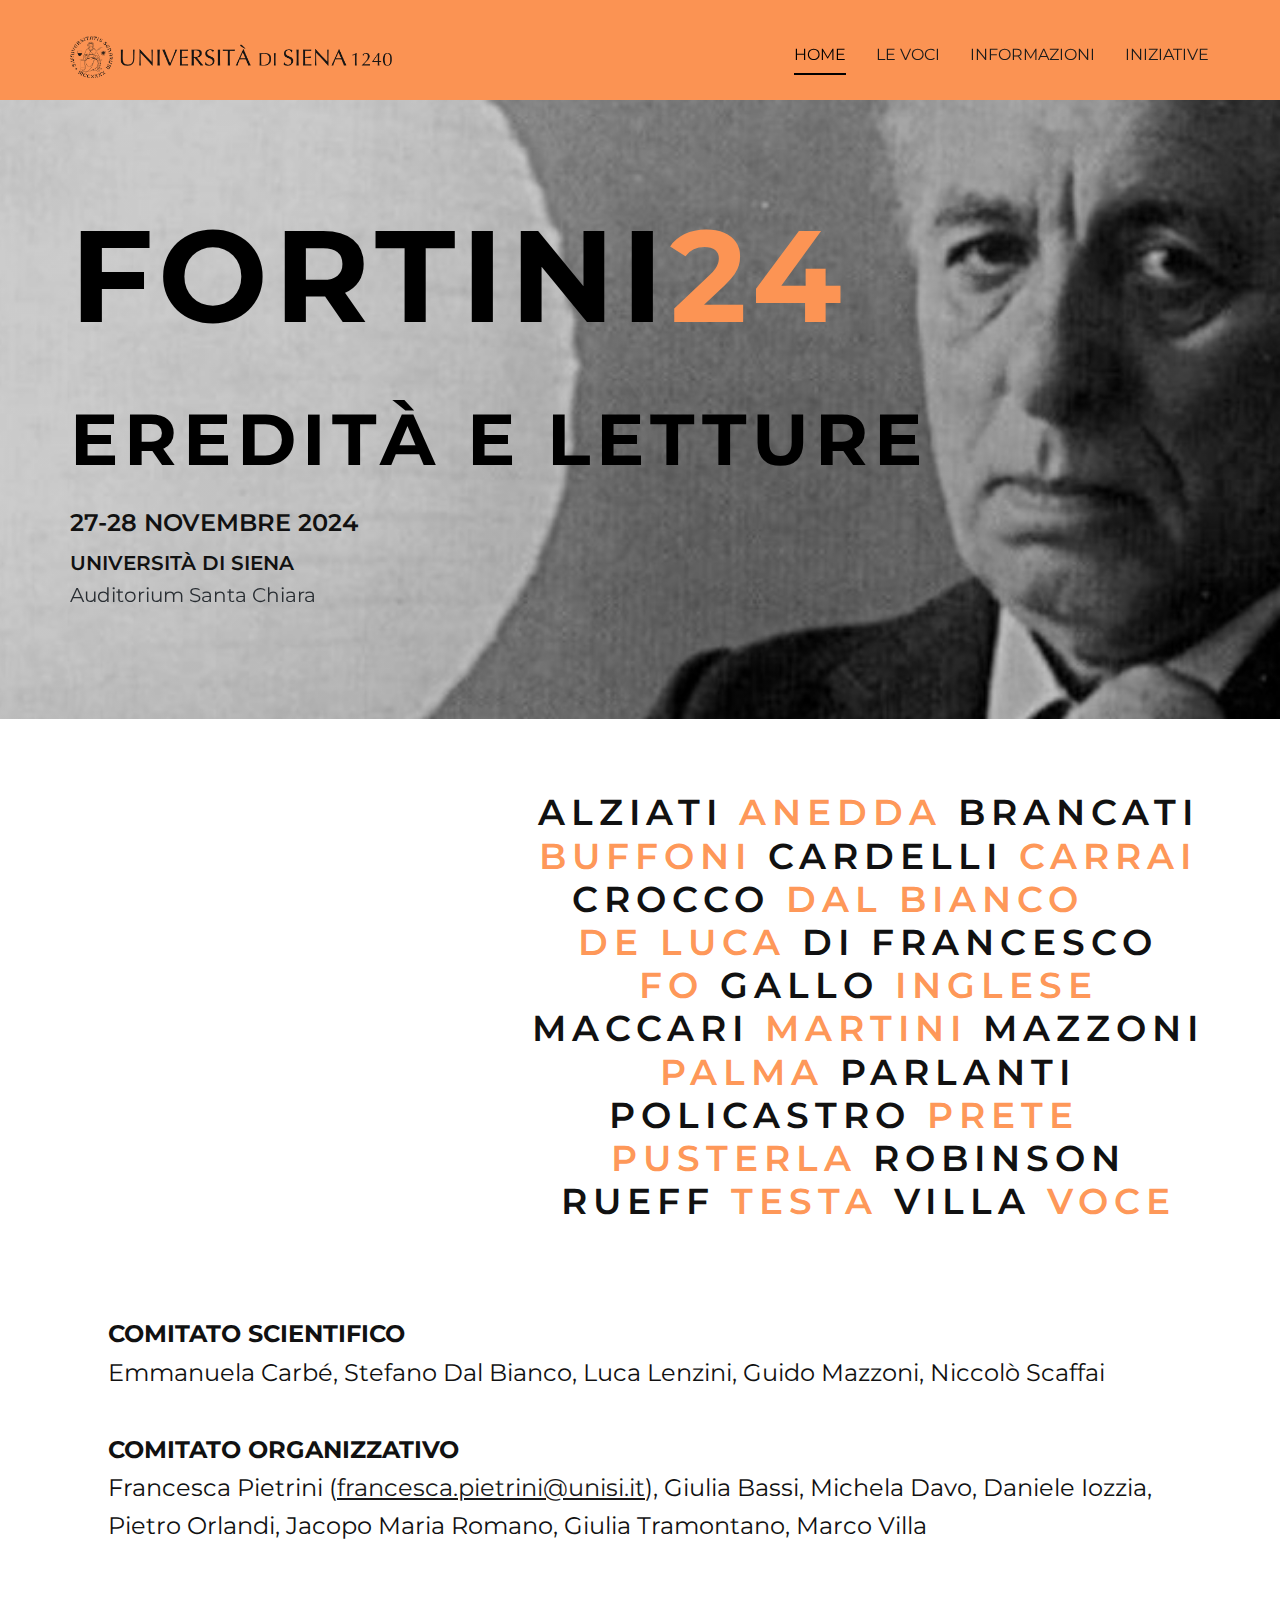
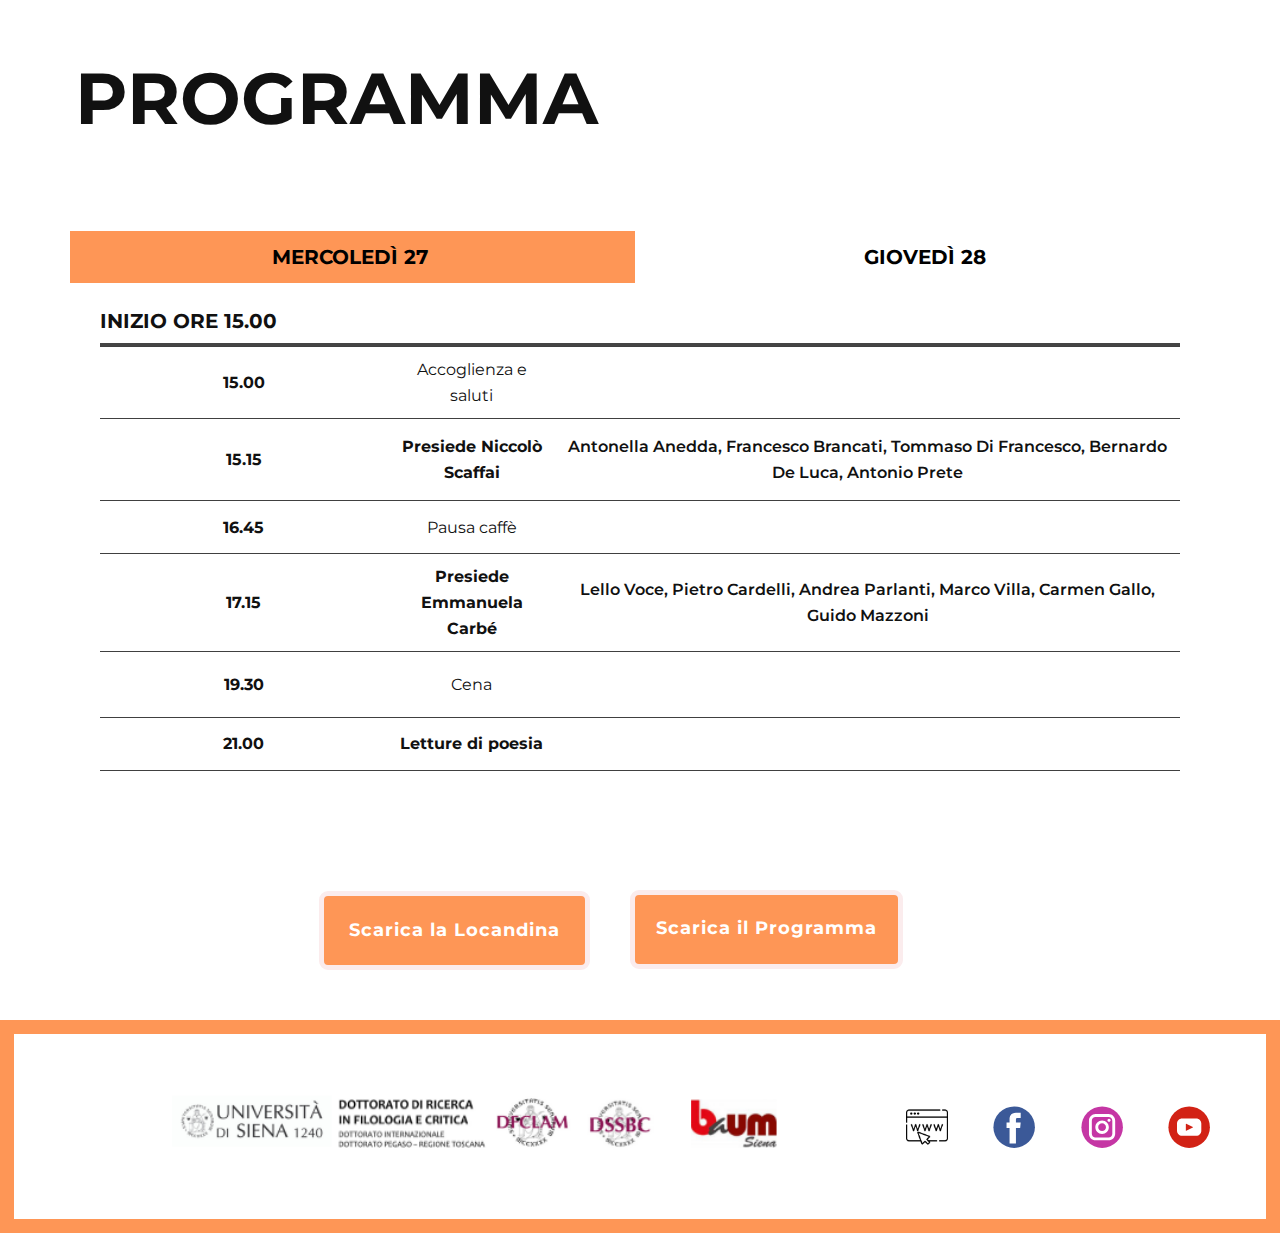
==== index.html @ 676eba3b "Update index.html" ====
<!DOCTYPE html>
<html style="font-size: 16px;" lang="it-IT"><head>
    <meta name="viewport" content="width=device-width, initial-scale=1.0">
    <meta charset="utf-8">
    <meta name="keywords" content="Sara Thompson, Arte in ogni fotogramma">
    <meta name="description" content="">
    <title>Home</title>
    <link rel="stylesheet" href="nicepage.css" media="screen">
<link rel="stylesheet" href="index.css" media="screen">
    <script class="u-script" type="text/javascript" src="jquery.js" defer=""></script>
    <script class="u-script" type="text/javascript" src="nicepage.js" defer=""></script>
    <link id="u-theme-google-font" rel="stylesheet" href="https://fonts.googleapis.com/css?family=Montserrat:100,100i,200,200i,300,300i,400,400i,500,500i,600,600i,700,700i,800,800i,900,900i|Raleway:100,100i,200,200i,300,300i,400,400i,500,500i,600,600i,700,700i,800,800i,900,900i">
    <link id="u-page-google-font" rel="stylesheet" href="https://fonts.googleapis.com/css?family=Montserrat:100,100i,200,200i,300,300i,400,400i,500,500i,600,600i,700,700i,800,800i,900,900i">
    
    
    
    
    
    
    
    <script type="application/ld+json">{
		"@context": "http://schema.org",
		"@type": "Organization",
		"name": "Copia di Site2",
		"sameAs": [
				"https://www.dfclam.unisi.it/it",
				"https://www.facebook.com/dfclam.unisiena",
				"https://www.instagram.com/dfclam.unisi/?hl=it",
				"https://www.youtube.com/channel/UCrnidlR467iyE9RcTFoM9wA"
		]
}</script>
    <meta name="theme-color" content="#478ac9">
    <meta property="og:title" content="Home">
    <meta property="og:description" content="">
    <meta property="og:type" content="website">
  <meta data-intl-tel-input-cdn-path="intlTelInput/"></head>
  <body data-home-page="Home.html" data-home-page-title="Home" data-path-to-root="./" data-include-products="false" class="u-body u-xl-mode" data-lang="it"><header class="u-clearfix u-custom-color-4 u-header u-sticky u-header" id="sec-c057"><div class="u-clearfix u-sheet u-sheet-1">
        <nav class="u-menu u-menu-one-level u-menu-open-right u-offcanvas u-offcanvas-shift u-menu-1" data-responsive-from="XS" data-submenu-level="with-reload">
          <div class="menu-collapse u-custom-font u-font-montserrat" style="font-size: 1rem; letter-spacing: 0px; font-weight: 700; text-transform: uppercase;">
            <a class="u-button-style u-custom-active-border-color u-custom-border u-custom-border-color u-custom-borders u-custom-color u-custom-effect-duration u-custom-hover-border-color u-custom-left-right-menu-spacing u-custom-padding-bottom u-custom-text-active-color u-custom-text-color u-custom-text-hover-color u-custom-top-bottom-menu-spacing u-hamburger-link u-nav-link u-text-active-palette-1-base u-text-black u-text-hover-palette-2-base u-hamburger-link-1" href="#">
              <svg class="u-svg-link" viewBox="0 0 24 24"><use xlink:href="#menu-hamburger"></use></svg>
              <svg class="u-svg-content" version="1.1" id="menu-hamburger" viewBox="0 0 16 16" x="0px" y="0px" xmlns:xlink="http://www.w3.org/1999/xlink" xmlns="http://www.w3.org/2000/svg"><g><rect y="1" width="16" height="2"></rect><rect y="7" width="16" height="2"></rect><rect y="13" width="16" height="2"></rect>
</g></svg>
            </a>
          </div>
          <div class="u-custom-menu u-nav-container">
            <ul class="u-custom-font u-font-montserrat u-nav u-spacing-30 u-unstyled u-nav-1"><li class="u-nav-item"><a class="u-border-2 u-border-active-black u-border-hover-black u-border-no-left u-border-no-right u-border-no-top u-button-style u-nav-link u-text-active-black u-text-grey-90 u-text-hover-grey-90" href="./" style="padding: 10px 0px;">Home</a>
</li><li class="u-nav-item"><a class="u-border-2 u-border-active-black u-border-hover-black u-border-no-left u-border-no-right u-border-no-top u-button-style u-nav-link u-text-active-black u-text-grey-90 u-text-hover-grey-90" href="Le-voci.html" style="padding: 10px 0px;">Le voci</a>
</li><li class="u-nav-item"><a class="u-border-2 u-border-active-black u-border-hover-black u-border-no-left u-border-no-right u-border-no-top u-button-style u-nav-link u-text-active-black u-text-grey-90 u-text-hover-grey-90" href="Informazioni.html" style="padding: 10px 0px;">Informazioni</a>
</li><li class="u-nav-item"><a class="u-border-2 u-border-active-black u-border-hover-black u-border-no-left u-border-no-right u-border-no-top u-button-style u-nav-link u-text-active-black u-text-grey-90 u-text-hover-grey-90" href="Iniziative.html" style="padding: 10px 0px;">Iniziative</a>
</li></ul>
          </div>
          <div class="u-custom-menu u-nav-container-collapse">
            <div class="u-border-2 u-border-grey-75 u-container-style u-inner-container-layout u-opacity u-opacity-95 u-sidenav u-sidenav-1" data-offcanvas-width="187">
              <div class="u-inner-container-layout u-sidenav-overflow">
                <div class="u-menu-close"></div>
                <ul class="u-active-black u-align-center u-black u-enable-responsive u-hover-black u-nav u-offcanvas u-offcanvas-shift u-popupmenu-items u-spacing-12 u-text-active-white u-text-hover-custom-color-4 u-unstyled u-nav-2" data-responsive-from="MD"><li class="u-nav-item"><a class="u-button-style u-nav-link" href="./">Home</a>
</li><li class="u-nav-item"><a class="u-button-style u-nav-link" href="Le-voci.html">Le voci</a>
</li><li class="u-nav-item"><a class="u-button-style u-nav-link" href="Informazioni.html">Informazioni</a>
</li><li class="u-nav-item"><a class="u-button-style u-nav-link" href="Iniziative.html">Iniziative</a>
</li></ul>
              </div>
            </div>
            <div class="u-menu-overlay u-opacity u-opacity-70"></div>
          </div>
          <style class="menu-style">@media (max-width: 539px) {
                    [data-responsive-from="XS"] .u-nav-container {
                        display: none;
                    }
                    [data-responsive-from="XS"] .menu-collapse {
                        display: block;
                    }
                }</style>
        </nav>
        <img class="u-image u-image-contain u-image-default u-image-1" src="images/logo_unisi.png" alt="" data-image-width="1156" data-image-height="153" data-href="https://www.unisi.it/" data-target="_blank">
      </div></header>
    <section class="u-clearfix u-image u-shading u-section-1" id="sec-2c8a" data-image-width="1147" data-image-height="300">
      <div class="u-clearfix u-sheet u-sheet-1">
        <h1 class="u-text u-text-black u-text-1" data-animation-name="customAnimationIn" data-animation-duration="2000" data-animation-delay="0"> FORTINI<span class="u-text-custom-color-4">24</span>
          <br>
          <span style="font-size: 4.5rem;">EREDITÀ E LETTURE</span>
        </h1>
        <h4 class="u-text u-text-body-color u-text-default u-text-2"> 27-28 NOVEMBRE 2024 </h4>
        <p class="u-custom-font u-font-montserrat u-text u-text-3">
          <span style="font-weight: 600;" class="u-text-body-color"> UNIVERSITÀ DI SIENA&nbsp;<br>
          </span>
          <a href="https://maps.app.goo.gl/Lfsh9qkcr94R5iCZ6" class="u-active-none u-border-none u-btn u-button-link u-button-style u-hover-none u-none u-text-hover-custom-color-4 u-text-palette-1-dark-3 u-btn-1" target="_blank" data-animation-name="customAnimationIn" data-animation-duration="1000" data-animation-delay="0">Auditorium Santa Chiara</a>
        </p>
      </div>
    </section>
    <section class="u-clearfix u-white u-section-2" id="sec-37a1">
      <div class="u-clearfix u-sheet u-valign-middle u-sheet-1">
        <div class="data-layout-selected u-clearfix u-expanded-width u-gutter-0 u-layout-wrap u-layout-wrap-1">
          <div class="u-layout">
            <div class="u-layout-row">
              <div class="u-container-style u-layout-cell u-size-24 u-layout-cell-1">
                <div class="u-container-layout u-container-layout-1">
                  <img class="u-image u-image-default u-image-1" src="images/image2.png" alt="" data-image-width="550" data-image-height="769" data-animation-name="customAnimationIn" data-animation-duration="2000" data-animation-delay="0">
                </div>
              </div>
              <div class="u-container-style u-layout-cell u-size-36 u-layout-cell-2">
                <div class="u-container-layout u-container-layout-2">
                  <h3 class="u-align-center u-hidden-md u-hidden-sm u-hidden-xs u-text u-text-1"> ALZIATI <span class="u-text-custom-color-4">ANEDDA </span>
                    <span class="u-text-custom-color-2"></span>BRANCATI <span class="u-text-custom-color-4">BUFFONI </span>CARDELLI <span class="u-text-custom-color-4">CARRAI </span>CROCCO <span class="u-text-custom-color-4">DAL BIANCO</span>&nbsp; &nbsp; &nbsp; &nbsp;<span class="u-text-custom-color-4">DE LUCA</span> DI FRANCESCO&nbsp;<span class="u-text-custom-color-4">
                      <br>FO
                    </span> GALLO <span class="u-text-custom-color-2">
                      <span class="u-text-custom-color-4">INGLESE</span>
                    </span>MACCARI <span class="u-text-custom-color-4">MARTI​NI</span> MAZZONI <span class="u-text-custom-color-4">PALMA</span> PARLANTI
POLICASTRO <span class="u-text-custom-color-2">
                      <span class="u-text-custom-color-4">PRETE&nbsp; </span>&nbsp;
                    </span>
                    <span class="u-text-custom-color-4">PUSTERLA</span> ROBINSON
RUEFF <span class="u-text-custom-color-2">
                      <span class="u-text-custom-color-4">TESTA</span>
                    </span>VILLA <span class="u-text-custom-color-4">VOCE</span>
                  </h3>
                </div>
              </div>
            </div>
          </div>
        </div>
        <p class="u-align-left u-custom-font u-font-montserrat u-hover-feature u-large-text u-text u-text-variant u-text-2">
          <span style="font-weight: 700;">
            <span style="font-weight: 700;">COMITATO SCIENTIFICO</span>
          </span>
          <span style="font-weight: 600;">
            <br>
          </span>Emmanuela Carbé, Stefano Dal Bianco, Luca Lenzini, Guido Mazzoni, Niccolò Scaffai<br>
          <span style="font-size: 1.125rem;"></span>
          <br>
          <span style="font-weight: 700;">COMITATO ORGANIZZATIVO</span>
          <br>Francesca Pietrini (<a href="mailto:francesca.pietrini@unisi.it?subject=%5BCONVEGNO%5D%20Eredit%C3%A0%20e%20letture" class="u-active-none u-border-none u-btn u-button-link u-button-style u-hover-none u-none u-text-grey-90 u-text-hover-custom-color-4 u-btn-1">francesca.pietrini@unisi.it</a>), Giulia Bassi, Michela Davo, Daniele Iozzia, Pietro Orlandi, Jacopo Maria Romano, Giulia Tramontano, Marco Villa
        </p>
      </div>
      
    </section>
    <section class="u-clearfix u-white u-section-3" id="carousel_d122">
      <div class="u-clearfix u-sheet u-sheet-1">
        <h2 class="u-text u-text-1">PROGRAMMA</h2>
      </div>
    </section>
    <section class="u-align-center u-clearfix u-container-align-center u-white u-section-4" id="sec-ae41">
      <div class="u-clearfix u-sheet u-sheet-1">
        <div class="u-expanded-width u-tab-links-align-justify u-tabs u-tabs-1">
          <ul class="u-spacing-10 u-tab-list u-unstyled" role="tablist"><li class="u-tab-item u-tab-item-1" role="presentation"><a class="active u-active-custom-color-4 u-button-style u-custom-font u-font-montserrat u-hover-custom-color-2 u-tab-link u-text-active-black u-text-black u-white u-tab-link-1" id="link-tab-14b7" href="#tab-14b7" role="tab" aria-controls="tab-14b7" aria-selected="true"> MERCOLEDÌ 27&nbsp;</a>
</li><li class="u-tab-item u-tab-item-2" role="presentation"><a class="u-active-custom-color-4 u-button-style u-custom-font u-font-montserrat u-hover-custom-color-2 u-tab-link u-text-active-black u-text-black u-white u-tab-link-2" id="link-tab-0da5" href="#tab-0da5" role="tab" aria-controls="tab-0da5" aria-selected="false"> GIOVEDÌ 28&nbsp;</a>
</li></ul>
          <div class="u-tab-content">
            <div class="u-align-left u-container-align-left u-container-style u-tab-active u-tab-pane u-white u-tab-pane-1" id="tab-14b7" role="tabpanel" aria-labelledby="link-tab-14b7">
              <div class="u-container-layout u-valign-bottom u-container-layout-1">
                <div class="u-clearfix u-expanded-width u-group-elements u-group-elements-1">
                  <h5 class="u-text u-text-default u-text-1">inizio ore 15.00</h5>
                  <div class="u-border-3 u-border-grey-dark-1 u-expanded-width u-line u-line-horizontal u-line-1"></div>
                </div>
                <div class="u-expanded-width u-table u-table-responsive u-table-1">
                  <table class="u-table-entity">
                    <colgroup>
                      <col width="26.6%">
                      <col width="15.6%">
                      <col width="57.8%">
                    </colgroup>
                    <tbody class="u-align-center u-custom-font u-font-montserrat u-table-body u-table-body-1">
                      <tr style="height: 53px;">
                        <td class="u-align-center u-border-1 u-border-grey-75 u-border-no-left u-border-no-right u-custom-font u-font-montserrat u-table-cell u-table-cell-1">15.00</td>
                        <td class="u-align-center u-border-1 u-border-grey-75 u-border-no-left u-border-no-right u-custom-font u-font-montserrat u-table-cell u-table-cell-2">Accoglienza e saluti </td>
                        <td class="u-align-center u-border-1 u-border-grey-75 u-border-no-left u-border-no-right u-custom-font u-font-montserrat u-table-cell u-table-cell-3"></td>
                      </tr>
                      <tr style="height: 82px;">
                        <td class="u-align-center u-border-1 u-border-grey-75 u-border-no-left u-border-no-right u-custom-font u-font-montserrat u-table-cell u-table-cell-4">15.15</td>
                        <td class="u-align-center u-border-1 u-border-grey-75 u-border-no-left u-border-no-right u-custom-font u-font-montserrat u-table-cell u-table-cell-5"> Presiede Niccolò Scaffai</td>
                        <td class="u-align-center u-border-1 u-border-grey-75 u-border-no-left u-border-no-right u-custom-font u-font-montserrat u-table-cell u-table-cell-6"> Antonella Anedda, Francesco Brancati, Tommaso Di Francesco, Bernardo De Luca, Antonio Prete</td>
                      </tr>
                      <tr style="height: 53px;">
                        <td class="u-align-center u-border-1 u-border-grey-75 u-border-no-left u-border-no-right u-custom-font u-font-montserrat u-table-cell u-table-cell-7">16.45</td>
                        <td class="u-align-center u-border-1 u-border-grey-75 u-border-no-left u-border-no-right u-custom-font u-font-montserrat u-table-cell u-table-cell-8">Pausa caffè </td>
                        <td class="u-align-center u-border-1 u-border-grey-75 u-border-no-left u-border-no-right u-custom-font u-font-montserrat u-table-cell u-table-cell-9"></td>
                      </tr>
                      <tr style="height: 82px;">
                        <td class="u-align-center u-border-1 u-border-grey-75 u-border-no-left u-border-no-right u-custom-font u-font-montserrat u-table-cell u-table-cell-10">17.15</td>
                        <td class="u-align-center u-border-1 u-border-grey-75 u-border-no-left u-border-no-right u-custom-font u-font-montserrat u-table-cell u-table-cell-11">Presiede Emmanuela Carbé </td>
                        <td class="u-align-center u-border-1 u-border-grey-75 u-border-no-left u-border-no-right u-custom-font u-font-montserrat u-table-cell u-table-cell-12"> Lello Voce, Pietro Cardelli, Andrea Parlanti, Marco Villa,
Carmen Gallo, Guido Mazzoni</td>
                      </tr>
                      <tr style="height: 66px;">
                        <td class="u-align-center u-border-1 u-border-grey-75 u-border-no-left u-border-no-right u-custom-font u-font-montserrat u-table-cell u-table-cell-13">19.30 </td>
                        <td class="u-align-center u-border-1 u-border-grey-75 u-border-no-left u-border-no-right u-custom-font u-font-montserrat u-table-cell u-table-cell-14"> Cena </td>
                        <td class="u-align-center u-border-1 u-border-grey-75 u-border-no-left u-border-no-right u-custom-font u-font-montserrat u-table-cell u-table-cell-15"></td>
                      </tr>
                      <tr style="height: 53px;">
                        <td class="u-align-center u-border-1 u-border-grey-75 u-border-no-left u-border-no-right u-custom-font u-font-montserrat u-table-cell u-table-cell-16">21.00 </td>
                        <td class="u-align-center u-border-1 u-border-grey-75 u-border-no-left u-border-no-right u-custom-font u-font-montserrat u-table-cell u-table-cell-17">
                          <span style="font-weight: 400;"></span>Letture di poesia 
                        </td>
                        <td class="u-align-center u-border-1 u-border-grey-75 u-border-no-left u-border-no-right u-table-cell u-table-cell-18"></td>
                      </tr>
                    </tbody>
                  </table>
                </div>
              </div>
            </div>
            <div class="u-align-left u-container-align-left u-container-style u-tab-pane u-white u-tab-pane-2" id="tab-0da5" role="tabpanel" aria-labelledby="link-tab-0da5">
              <div class="u-container-layout u-valign-bottom u-container-layout-2">
                <div class="u-clearfix u-group-elements u-group-elements-2">
                  <h5 class="u-text u-text-default u-text-2">inizio ore 9.30</h5>
                  <div class="u-border-3 u-border-grey-dark-1 u-expanded-width u-line u-line-horizontal u-line-2"></div>
                </div>
                <div class="u-expanded-width u-table u-table-responsive u-table-2">
                  <table class="u-table-entity">
                    <colgroup>
                      <col width="31.3%">
                      <col width="36.3%">
                      <col width="32.4%">
                    </colgroup>
                    <tbody class="u-align-center u-custom-font u-font-montserrat u-table-body u-table-body-2">
                      <tr style="height: 44px;">
                        <td class="u-align-center u-border-1 u-border-grey-75 u-border-no-left u-border-no-right u-first-column u-table-cell u-table-cell-19">9.30</td>
                        <td class="u-border-1 u-border-grey-75 u-border-no-left u-border-no-right u-table-cell u-table-cell-20">
                           <td class="u-border-1 u-border-grey-75 u-border-no-left u-border-no-right u-table-cell u-table-cell-44">Presiede Luca Lenzini<br>
                          </td>
                        </td>
                        <td class="u-border-1 u-border-grey-75 u-border-no-left u-border-no-right u-table-cell u-table-valign-bottom u-table-cell-21">Fabio Pusterla, Martin Rueff, Gilda Policastro, Stefano Carrai </td>
                      </tr>
                      <tr style="height: 69px;">
                        <td class="u-align-center u-border-1 u-border-grey-75 u-border-no-left u-border-no-right u-table-cell u-table-cell-22"> 11:00</td>
                        <td class="u-border-1 u-border-grey-75 u-border-no-left u-border-no-right u-table-cell u-table-cell-23">
                            <td class="u-border-1 u-border-grey-75 u-border-no-left u-border-no-right u-table-cell u-table-cell-44">Pausa Caffè</td>
                        </td>
                        <td class="u-border-1 u-border-grey-75 u-border-no-left u-border-no-right u-table-cell u-table-cell-24"></td>
                      </tr>
                      <tr style="height: 33px;">
                        <td class="u-align-center u-border-1 u-border-grey-75 u-border-no-left u-border-no-right u-table-cell u-table-cell-25">11:30</td>
                        <td class="u-border-1 u-border-grey-75 u-border-no-left u-border-no-right u-table-cell u-table-cell-26">
                           <td class="u-border-1 u-border-grey-75 u-border-no-left u-border-no-right u-table-cell u-table-cell-44">Presiede Marianna Marrucci
                        </td>
                        <td class="u-border-1 u-border-grey-75 u-border-no-left u-border-no-right u-table-cell u-table-cell-27"> Franco Buffoni, Andrea Inglese, Peter Robinson,
Massimo Palma, Cristina Alziati</td>
                      </tr>
                      <tr style="height: 71px;">
                        <td class="u-align-center u-border-1 u-border-grey-75 u-border-no-left u-border-no-right u-table-cell u-table-cell-28">13.00</td>
                        <td class="u-border-1 u-border-grey-75 u-border-no-left u-border-no-right u-table-cell u-table-cell-29">
                            <td class="u-border-1 u-border-grey-75 u-border-no-left u-border-no-right u-table-cell u-table-cell-44">Pranzo</td>
                        </td>
                        <td class="u-border-1 u-border-grey-75 u-border-no-left u-border-no-right u-table-cell u-table-cell-30"></td>
                      </tr>
                      <tr style="height: 71px;">
                        <td class="u-align-center u-border-1 u-border-grey-75 u-border-no-left u-border-no-right u-custom-color-4 u-table-cell u-table-cell-31"></td>
                        <td class="u-border-1 u-border-grey-75 u-border-no-left u-border-no-right u-custom-color-4 u-custom-font u-font-montserrat u-table-cell u-table-cell-32">Pomeriggio</td>
                        <td class="u-border-1 u-border-grey-75 u-border-no-left u-border-no-right u-custom-color-4 u-table-cell u-table-cell-33"></td>
                      </tr>
                      <tr style="height: 71px;">
                        <td class="u-align-center u-border-1 u-border-grey-75 u-border-no-left u-border-no-right u-table-cell u-table-cell-34">14.45</td>
                        <td class="u-border-1 u-border-grey-75 u-border-no-left u-border-no-right u-table-cell u-table-cell-35">
                             <td class="u-border-1 u-border-grey-75 u-border-no-left u-border-no-right u-table-cell u-table-cell-44">Presiede Monica Marchi</td>
				  </td>
                        <td class="u-border-1 u-border-grey-75 u-border-no-left u-border-no-right u-table-cell u-table-cell-27"> Stefano Dal Bianco, Claudia Crocco, Paolo Maccari,
Giulia Martini, Alessandro Fo</td>
                      </tr>
                      <tr style="height: 71px;">
                        <td class="u-align-center u-border-1 u-border-grey-75 u-border-no-left u-border-no-right u-table-cell u-table-cell-37">16:15</td>
                        <td class="u-border-1 u-border-grey-75 u-border-no-left u-border-no-right u-table-cell u-text-black u-table-cell-38"> Pausa caffè</td>
                        <td class="u-border-1 u-border-grey-75 u-border-no-left u-border-no-right u-table-cell u-table-cell-39"></td>
                      </tr>
                      <tr style="height: 71px;">
                        <td class="u-align-center u-border-1 u-border-grey-75 u-border-no-left u-border-no-right u-table-cell u-table-cell-40"> 16:45</td>
                        <td class="u-border-1 u-border-grey-75 u-border-no-left u-border-no-right u-table-cell u-table-cell-41">
                          <a class="js-schedule-list-class-info rs-schedule-tip-item u-active-none u-border-none u-btn u-button-link u-button-style u-hover-none u-none u-text-black u-btn-6" href="https://www.wellnessliving.com/pilates/tampa/flowpilatesyogacenter/training/?dt_date=2023-11-10+00%3A00%3A00&amp;k_class=443756&amp;k_class_period=11249834&amp;id_mode=12">Presenta Pietro Cataldi</a>
                        </td>
                        <td class="u-border-1 u-border-grey-75 u-border-no-left u-border-no-right u-table-cell u-table-cell-42"> Presentazione del volume di Franco Fortini, <span style="font-style: italic;">
                            <a href="http://id.sbn.it/bid/UPO0007915" class="u-active-none u-border-none u-btn u-button-link u-button-style u-hover-none u-none u-text-body-color u-text-hover-custom-color-4 u-btn-7" target="_blank">Traduzioni disperse e inedite</a>
                          </span>, a cura di Luca Lenzini (Mondadori, 2024)
                        </td>
                      </tr>
                      <tr style="height: 71px;">
                        <td class="u-align-center u-border-1 u-border-grey-75 u-border-no-left u-border-no-right u-table-cell u-table-cell-43">17.30 </td>
                        <td class="u-border-1 u-border-grey-75 u-border-no-left u-border-no-right u-table-cell u-table-cell-44"> Proiezione del documentario</td>
                        <td class="u-border-1 u-border-grey-75 u-border-no-left u-border-no-right u-table-cell u-table-cell-45">
                          <span style="font-style: italic;">Un giorno dopo l’
altro. 16 piccoli film su Franco Fortini insegnante</span>,
a cura di Lorenzo Pallini 
                        </td>
                      </tr>
                      <tr style="height: 67px;">
                        <td class="u-align-center u-border-1 u-border-grey-75 u-border-no-left u-border-no-right u-table-cell u-table-cell-46">19.30 </td>
                        <td class="u-border-1 u-border-grey-75 u-border-no-left u-border-no-right u-table-cell u-table-cell-47">Cena presso l’Auditorium Santa Chiara </td>
                        <td class="u-border-1 u-border-grey-75 u-border-no-left u-border-no-right u-table-cell u-table-cell-48">
                          <br>
                          <span style="text-decoration: underline !important;"></span>
                        </td>
                      </tr>
                      <tr style="height: 71px;">
                        <td class="u-align-center u-border-1 u-border-grey-75 u-border-no-left u-border-no-right u-table-cell u-table-cell-49"> 21.00 </td>
                        <td class="u-border-1 u-border-grey-75 u-border-no-left u-border-no-right u-table-cell u-table-cell-50"> Letture di poesia</td>
                        <td class="u-border-1 u-border-grey-75 u-border-no-left u-border-no-right u-table-cell u-table-cell-51"></td>
                      </tr>
                    </tbody>
                  </table>
                </div>
              </div>
            </div>
          </div>
        </div>
      </div>
      
    </section>
    <section class="u-align-center u-clearfix u-container-align-center u-valign-middle u-white u-section-5" id="carousel_28bd">
      <div class="u-absolute-hcenter u-expanded u-shape u-shape-rectangle u-white"></div>
      <div class="u-container-align-left u-container-style u-group u-radius-20 u-shape-round u-white u-group-1">
        <div class="u-container-layout u-container-layout-1">
          <div class="u-container-style u-expanded-width u-group u-group-2">
            <div class="u-container-layout">
              <a href="files/FORTINI24-programma-1.pdf" class="u-border-5 u-border-active-palette-2-light-2 u-border-hover-palette-2-light-2 u-border-palette-2-light-3 u-btn u-btn-round u-button-style u-custom-color-4 u-file-link u-radius-9 u-btn-1" target="_blank">Scarica il Programma</a>
              <a href="files/FORTINI24-locandina.pdf" class="u-border-5 u-border-active-palette-2-light-2 u-border-hover-palette-2-light-2 u-border-palette-2-light-3 u-btn u-btn-round u-button-style u-custom-color-4 u-file-link u-radius-9 u-btn-2" target="_blank"> Scarica la Locandina</a>
            </div>
          </div>
        </div>
      </div>
    </section>
    
    
    
    <footer class="u-border-14 u-border-custom-color-4 u-clearfix u-footer u-white" id="sec-97f8"><div class="u-clearfix u-sheet u-valign-middle u-sheet-1">
        <div class="data-layout-selected u-clearfix u-expanded-width u-gutter-0 u-layout-wrap u-layout-wrap-1">
          <div class="u-gutter-0 u-layout">
            <div class="u-layout-row">
              <div class="u-align-left u-container-align-left u-container-style u-layout-cell u-left-cell u-size-44 u-layout-cell-1">
                <div class="u-container-layout u-valign-middle u-container-layout-1">
                  <img class="u-image u-image-contain u-image-default u-image-1" src="images/image3.png" alt="" data-image-width="566" data-image-height="92">
                </div>
              </div>
              <div class="u-align-right u-container-align-right u-container-style u-layout-cell u-right-cell u-size-16 u-layout-cell-2">
                <div class="u-container-layout u-valign-middle u-container-layout-2">
                  <div class="u-social-icons u-spacing-45 u-social-icons-1">
                    <a class="u-social-url" target="_blank" data-type="Custom" title="Sito Web" href="https://www.dfclam.unisi.it/it"><span class="u-file-icon u-icon u-social-custom u-social-icon u-icon-1"><img src="images/2721688.png" alt=""></span>
                    </a>
                    <a class="u-social-url" title="facebook" target="_blank" href="https://www.facebook.com/dfclam.unisiena"><span class="u-icon u-social-facebook u-social-icon u-icon-2"><svg class="u-svg-link" preserveAspectRatio="xMidYMin slice" viewBox="0 0 112 112" style=""><use xlink:href="#svg-fb87"></use></svg><svg class="u-svg-content" viewBox="0 0 112 112" x="0" y="0" id="svg-fb87"><circle fill="currentColor" cx="56.1" cy="56.1" r="55"></circle><path fill="#FFFFFF" d="M73.5,31.6h-9.1c-1.4,0-3.6,0.8-3.6,3.9v8.5h12.6L72,58.3H60.8v40.8H43.9V58.3h-8V43.9h8v-9.2
      c0-6.7,3.1-17,17-17h12.5v13.9H73.5z"></path></svg></span>
                    </a>
                    <a class="u-social-url" target="_blank" data-type="Instagram" title="Instagram" href="https://www.instagram.com/dfclam.unisi/?hl=it"><span class="u-icon u-social-icon u-social-instagram u-icon-3"><svg class="u-svg-link" preserveAspectRatio="xMidYMin slice" viewBox="0 0 112 112" style=""><use xlink:href="#svg-b38c"></use></svg><svg class="u-svg-content" viewBox="0 0 112 112" x="0" y="0" id="svg-b38c"><circle fill="currentColor" cx="56.1" cy="56.1" r="55"></circle><path fill="#FFFFFF" d="M55.9,38.2c-9.9,0-17.9,8-17.9,17.9C38,66,46,74,55.9,74c9.9,0,17.9-8,17.9-17.9C73.8,46.2,65.8,38.2,55.9,38.2
      z M55.9,66.4c-5.7,0-10.3-4.6-10.3-10.3c-0.1-5.7,4.6-10.3,10.3-10.3c5.7,0,10.3,4.6,10.3,10.3C66.2,61.8,61.6,66.4,55.9,66.4z"></path><path fill="#FFFFFF" d="M74.3,33.5c-2.3,0-4.2,1.9-4.2,4.2s1.9,4.2,4.2,4.2s4.2-1.9,4.2-4.2S76.6,33.5,74.3,33.5z"></path><path fill="#FFFFFF" d="M73.1,21.3H38.6c-9.7,0-17.5,7.9-17.5,17.5v34.5c0,9.7,7.9,17.6,17.5,17.6h34.5c9.7,0,17.5-7.9,17.5-17.5V38.8
      C90.6,29.1,82.7,21.3,73.1,21.3z M83,73.3c0,5.5-4.5,9.9-9.9,9.9H38.6c-5.5,0-9.9-4.5-9.9-9.9V38.8c0-5.5,4.5-9.9,9.9-9.9h34.5
      c5.5,0,9.9,4.5,9.9,9.9V73.3z"></path></svg></span>
                    </a>
                    <a class="u-social-url" target="_blank" data-type="YouTube" title="YouTube" href="https://www.youtube.com/channel/UCrnidlR467iyE9RcTFoM9wA"><span class="u-icon u-social-icon u-social-youtube u-icon-4"><svg class="u-svg-link" preserveAspectRatio="xMidYMin slice" viewBox="0 0 112 112" style=""><use xlink:href="#svg-7a92"></use></svg><svg class="u-svg-content" viewBox="0 0 112 112" x="0" y="0" id="svg-7a92"><circle fill="currentColor" cx="56.1" cy="56.1" r="55"></circle><path fill="#FFFFFF" d="M74.9,33.3H37.3c-7.4,0-13.4,6-13.4,13.4v18.8c0,7.4,6,13.4,13.4,13.4h37.6c7.4,0,13.4-6,13.4-13.4V46.7 C88.3,39.3,82.3,33.3,74.9,33.3L74.9,33.3z M65.9,57l-17.6,8.4c-0.5,0.2-1-0.1-1-0.6V47.5c0-0.5,0.6-0.9,1-0.6l17.6,8.9 C66.4,56,66.4,56.8,65.9,57L65.9,57z"></path></svg></span>
                    </a>
                  </div>
                </div>
              </div>
            </div>
          </div>
        </div>
      </div></footer>

  
</body></html>
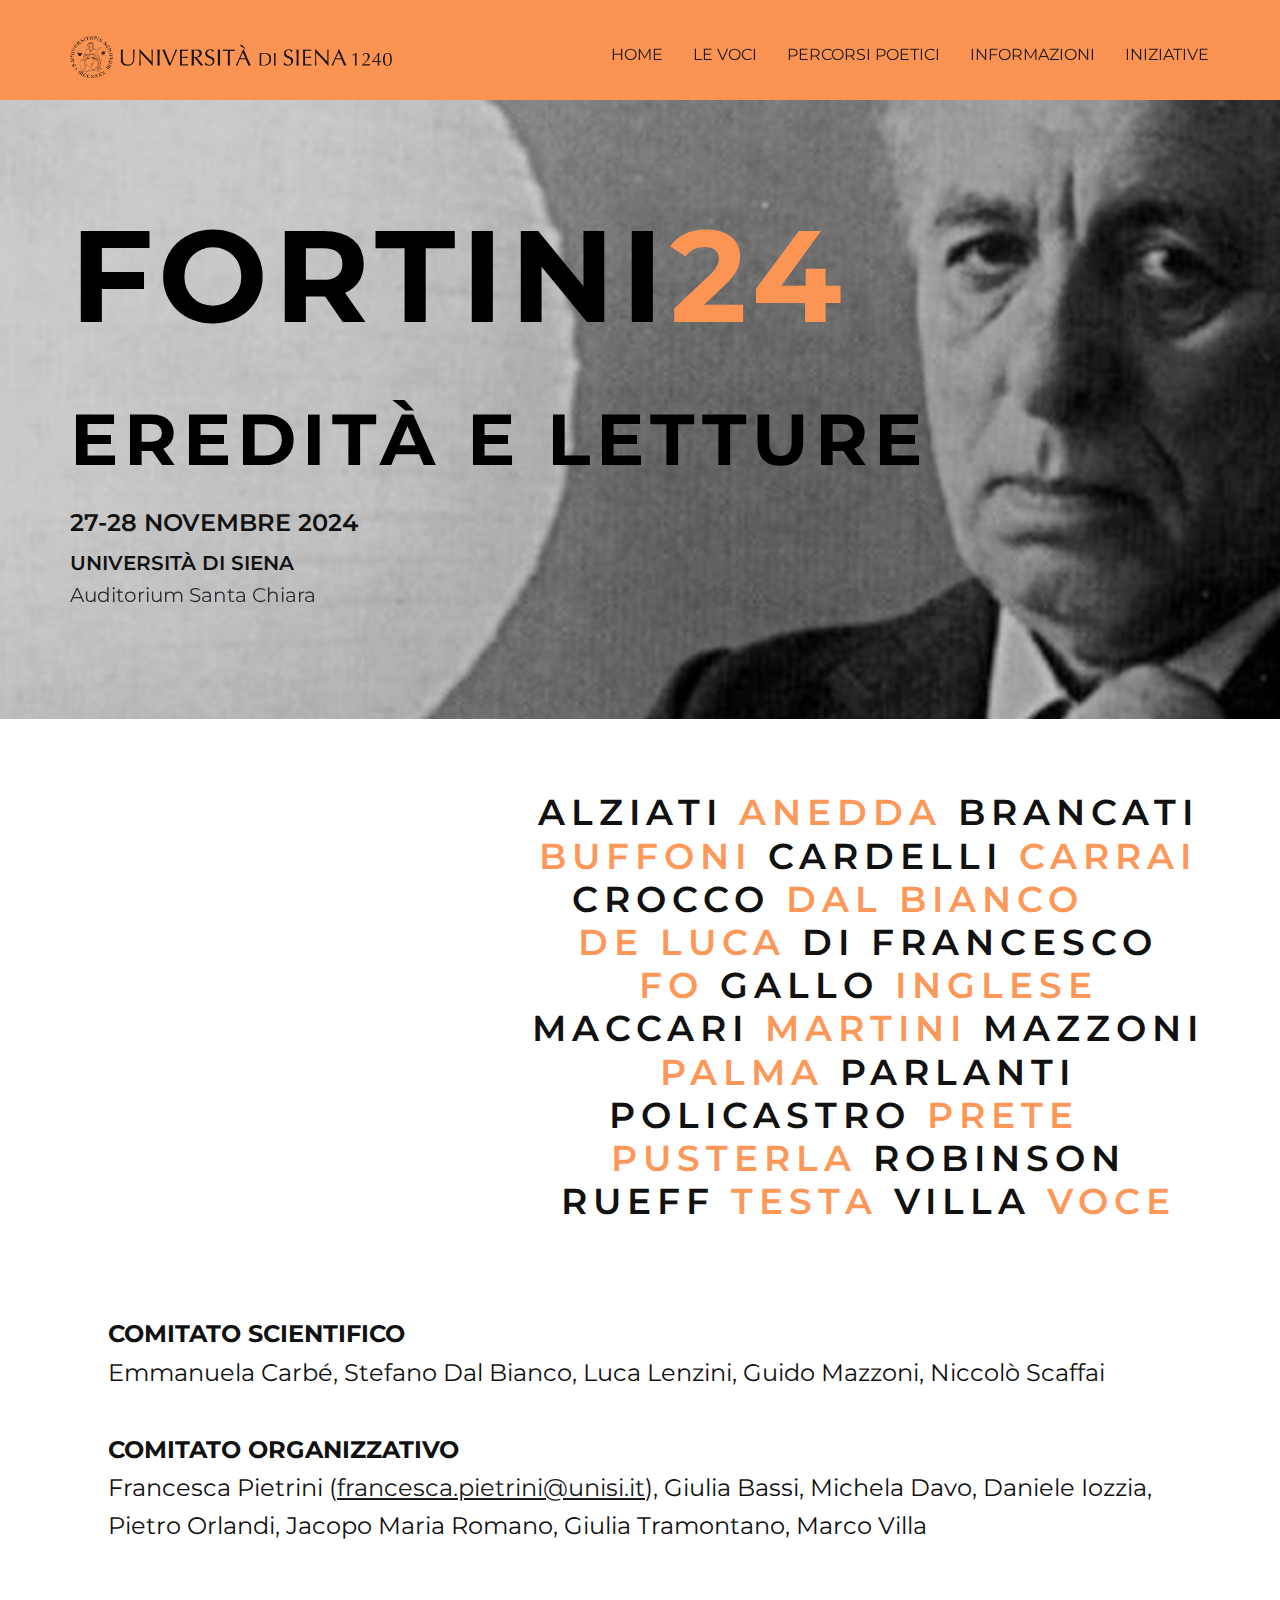
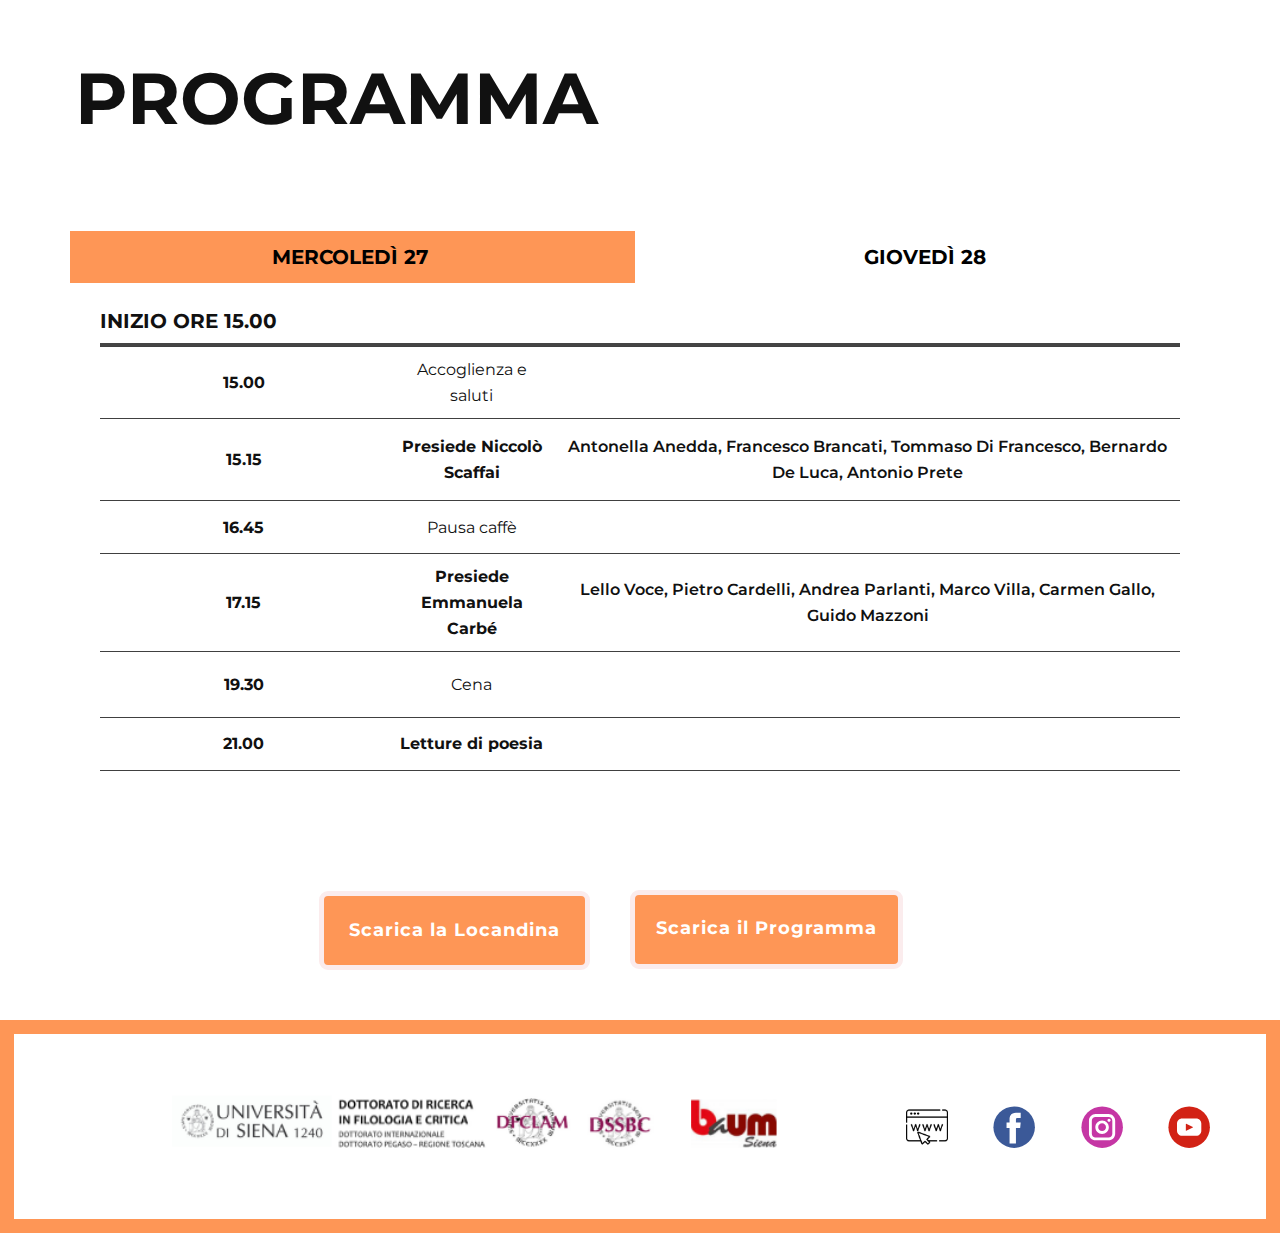
==== commit 1251c708: "Add files via upload" ====
--- a/index.html
+++ b/index.html
@@ -2,22 +2,23 @@
 <html style="font-size: 16px;" lang="it-IT"><head>
     <meta name="viewport" content="width=device-width, initial-scale=1.0">
     <meta charset="utf-8">
-    <meta name="keywords" content="Sara Thompson, Arte in ogni fotogramma">
-    <meta name="description" content="">
-    <title>Home</title>
+    <meta name="keywords" content="Fortini24, poeti per Fortini, Eredità e letture, Convegno Fortini, Convegno Fortini Siena, Convegni DFCLAM, Franco Fortini ">
+    <meta name="description" content="Il 27 e il 28 novembre 2024 all’Università di Siena, presso il Santa Chiara Lab, si terrà l’incontro Fortini 24: eredità e letture.
+ ">
+    <title>Fortini 24. Eredità e letture</title>
     <link rel="stylesheet" href="nicepage.css" media="screen">
 <link rel="stylesheet" href="index.css" media="screen">
     <script class="u-script" type="text/javascript" src="jquery.js" defer=""></script>
     <script class="u-script" type="text/javascript" src="nicepage.js" defer=""></script>
     <link id="u-theme-google-font" rel="stylesheet" href="https://fonts.googleapis.com/css?family=Montserrat:100,100i,200,200i,300,300i,400,400i,500,500i,600,600i,700,700i,800,800i,900,900i|Raleway:100,100i,200,200i,300,300i,400,400i,500,500i,600,600i,700,700i,800,800i,900,900i">
     <link id="u-page-google-font" rel="stylesheet" href="https://fonts.googleapis.com/css?family=Montserrat:100,100i,200,200i,300,300i,400,400i,500,500i,600,600i,700,700i,800,800i,900,900i">
-    
-    
-    
-    
-    
-    
-    
+
+
+
+
+
+
+
     <script type="application/ld+json">{
 		"@context": "http://schema.org",
 		"@type": "Organization",
@@ -30,8 +31,9 @@
 		]
 }</script>
     <meta name="theme-color" content="#478ac9">
-    <meta property="og:title" content="Home">
-    <meta property="og:description" content="">
+    <meta property="og:title" content="Fortini 24. Eredità e letture">
+    <meta property="og:description" content="Il 27 e il 28 novembre 2024 all’Università di Siena, presso il Santa Chiara Lab, si terrà l’incontro Fortini 24: eredità e letture.
+ ">
     <meta property="og:type" content="website">
   <meta data-intl-tel-input-cdn-path="intlTelInput/"></head>
   <body data-home-page="Home.html" data-home-page-title="Home" data-path-to-root="./" data-include-products="false" class="u-body u-xl-mode" data-lang="it"><header class="u-clearfix u-custom-color-4 u-header u-sticky u-header" id="sec-c057"><div class="u-clearfix u-sheet u-sheet-1">
@@ -46,16 +48,18 @@
           <div class="u-custom-menu u-nav-container">
             <ul class="u-custom-font u-font-montserrat u-nav u-spacing-30 u-unstyled u-nav-1"><li class="u-nav-item"><a class="u-border-2 u-border-active-black u-border-hover-black u-border-no-left u-border-no-right u-border-no-top u-button-style u-nav-link u-text-active-black u-text-grey-90 u-text-hover-grey-90" href="./" style="padding: 10px 0px;">Home</a>
 </li><li class="u-nav-item"><a class="u-border-2 u-border-active-black u-border-hover-black u-border-no-left u-border-no-right u-border-no-top u-button-style u-nav-link u-text-active-black u-text-grey-90 u-text-hover-grey-90" href="Le-voci.html" style="padding: 10px 0px;">Le voci</a>
+</li><li class="u-nav-item"><a class="u-border-2 u-border-active-black u-border-hover-black u-border-no-left u-border-no-right u-border-no-top u-button-style u-nav-link u-text-active-black u-text-grey-90 u-text-hover-grey-90" href="La-mostra.html" target="_blank" style="padding: 10px 0px;">Percorsi poetici</a>
 </li><li class="u-nav-item"><a class="u-border-2 u-border-active-black u-border-hover-black u-border-no-left u-border-no-right u-border-no-top u-button-style u-nav-link u-text-active-black u-text-grey-90 u-text-hover-grey-90" href="Informazioni.html" style="padding: 10px 0px;">Informazioni</a>
 </li><li class="u-nav-item"><a class="u-border-2 u-border-active-black u-border-hover-black u-border-no-left u-border-no-right u-border-no-top u-button-style u-nav-link u-text-active-black u-text-grey-90 u-text-hover-grey-90" href="Iniziative.html" style="padding: 10px 0px;">Iniziative</a>
 </li></ul>
           </div>
           <div class="u-custom-menu u-nav-container-collapse">
-            <div class="u-border-2 u-border-grey-75 u-container-style u-inner-container-layout u-opacity u-opacity-95 u-sidenav u-sidenav-1" data-offcanvas-width="187">
+            <div class="u-border-2 u-border-grey-75 u-container-style u-inner-container-layout u-opacity u-opacity-95 u-sidenav u-sidenav-1">
               <div class="u-inner-container-layout u-sidenav-overflow">
                 <div class="u-menu-close"></div>
                 <ul class="u-active-black u-align-center u-black u-enable-responsive u-hover-black u-nav u-offcanvas u-offcanvas-shift u-popupmenu-items u-spacing-12 u-text-active-white u-text-hover-custom-color-4 u-unstyled u-nav-2" data-responsive-from="MD"><li class="u-nav-item"><a class="u-button-style u-nav-link" href="./">Home</a>
 </li><li class="u-nav-item"><a class="u-button-style u-nav-link" href="Le-voci.html">Le voci</a>
+</li><li class="u-nav-item"><a class="u-button-style u-nav-link" href="La-mostra.html" target="_blank">Percorsi poetici</a>
 </li><li class="u-nav-item"><a class="u-button-style u-nav-link" href="Informazioni.html">Informazioni</a>
 </li><li class="u-nav-item"><a class="u-button-style u-nav-link" href="Iniziative.html">Iniziative</a>
 </li></ul>
@@ -132,7 +136,7 @@
           <br>Francesca Pietrini (<a href="mailto:francesca.pietrini@unisi.it?subject=%5BCONVEGNO%5D%20Eredit%C3%A0%20e%20letture" class="u-active-none u-border-none u-btn u-button-link u-button-style u-hover-none u-none u-text-grey-90 u-text-hover-custom-color-4 u-btn-1">francesca.pietrini@unisi.it</a>), Giulia Bassi, Michela Davo, Daniele Iozzia, Pietro Orlandi, Jacopo Maria Romano, Giulia Tramontano, Marco Villa
         </p>
       </div>
-      
+
     </section>
     <section class="u-clearfix u-white u-section-3" id="carousel_d122">
       <div class="u-clearfix u-sheet u-sheet-1">
@@ -189,7 +193,7 @@
                       <tr style="height: 53px;">
                         <td class="u-align-center u-border-1 u-border-grey-75 u-border-no-left u-border-no-right u-custom-font u-font-montserrat u-table-cell u-table-cell-16">21.00 </td>
                         <td class="u-align-center u-border-1 u-border-grey-75 u-border-no-left u-border-no-right u-custom-font u-font-montserrat u-table-cell u-table-cell-17">
-                          <span style="font-weight: 400;"></span>Letture di poesia 
+                          <span style="font-weight: 400;"></span>Letture di poesia
                         </td>
                         <td class="u-align-center u-border-1 u-border-grey-75 u-border-no-left u-border-no-right u-table-cell u-table-cell-18"></td>
                       </tr>
@@ -215,22 +219,22 @@
                       <tr style="height: 44px;">
                         <td class="u-align-center u-border-1 u-border-grey-75 u-border-no-left u-border-no-right u-first-column u-table-cell u-table-cell-19">9.30</td>
                         <td class="u-border-1 u-border-grey-75 u-border-no-left u-border-no-right u-table-cell u-table-cell-20">
-                           <td class="u-border-1 u-border-grey-75 u-border-no-left u-border-no-right u-table-cell u-table-cell-44">Presiede Luca Lenzini<br>
-                          </td>
+                          <a class="u-active-none u-border-none u-btn u-button-link u-button-style u-hover-none u-none u-text-black u-btn-1" href="#">Presiede Luca Lenzini<br>
+                          </a>
                         </td>
                         <td class="u-border-1 u-border-grey-75 u-border-no-left u-border-no-right u-table-cell u-table-valign-bottom u-table-cell-21">Fabio Pusterla, Martin Rueff, Gilda Policastro, Stefano Carrai </td>
                       </tr>
                       <tr style="height: 69px;">
                         <td class="u-align-center u-border-1 u-border-grey-75 u-border-no-left u-border-no-right u-table-cell u-table-cell-22"> 11:00</td>
                         <td class="u-border-1 u-border-grey-75 u-border-no-left u-border-no-right u-table-cell u-table-cell-23">
-                            <td class="u-border-1 u-border-grey-75 u-border-no-left u-border-no-right u-table-cell u-table-cell-44">Pausa Caffè</td>
+                          <a class="u-active-none u-border-none u-btn u-button-link u-button-style u-hover-none u-none u-text-body-color u-btn-2" href="#">Pausa Caffè</a>
                         </td>
                         <td class="u-border-1 u-border-grey-75 u-border-no-left u-border-no-right u-table-cell u-table-cell-24"></td>
                       </tr>
                       <tr style="height: 33px;">
                         <td class="u-align-center u-border-1 u-border-grey-75 u-border-no-left u-border-no-right u-table-cell u-table-cell-25">11:30</td>
                         <td class="u-border-1 u-border-grey-75 u-border-no-left u-border-no-right u-table-cell u-table-cell-26">
-                           <td class="u-border-1 u-border-grey-75 u-border-no-left u-border-no-right u-table-cell u-table-cell-44">Presiede Marianna Marrucci
+                          <a class="u-active-none u-border-none u-btn u-button-link u-button-style u-hover-none u-none u-text-body-color u-btn-3" href="#">Presiede Marianna Marrucci</a>
                         </td>
                         <td class="u-border-1 u-border-grey-75 u-border-no-left u-border-no-right u-table-cell u-table-cell-27"> Franco Buffoni, Andrea Inglese, Peter Robinson,
 Massimo Palma, Cristina Alziati</td>
@@ -238,7 +242,7 @@
                       <tr style="height: 71px;">
                         <td class="u-align-center u-border-1 u-border-grey-75 u-border-no-left u-border-no-right u-table-cell u-table-cell-28">13.00</td>
                         <td class="u-border-1 u-border-grey-75 u-border-no-left u-border-no-right u-table-cell u-table-cell-29">
-                            <td class="u-border-1 u-border-grey-75 u-border-no-left u-border-no-right u-table-cell u-table-cell-44">Pranzo</td>
+                          <a class="u-active-none u-border-none u-btn u-button-link u-button-style u-hover-none u-none u-text-body-color u-btn-4" href="#" target="_blank">Pranzo</a>
                         </td>
                         <td class="u-border-1 u-border-grey-75 u-border-no-left u-border-no-right u-table-cell u-table-cell-30"></td>
                       </tr>
@@ -250,9 +254,10 @@
                       <tr style="height: 71px;">
                         <td class="u-align-center u-border-1 u-border-grey-75 u-border-no-left u-border-no-right u-table-cell u-table-cell-34">14.45</td>
                         <td class="u-border-1 u-border-grey-75 u-border-no-left u-border-no-right u-table-cell u-table-cell-35">
-                             <td class="u-border-1 u-border-grey-75 u-border-no-left u-border-no-right u-table-cell u-table-cell-44">Presiede Monica Marchi</td>
-				  </td>
-                        <td class="u-border-1 u-border-grey-75 u-border-no-left u-border-no-right u-table-cell u-table-cell-27"> Stefano Dal Bianco, Claudia Crocco, Paolo Maccari,
+                          <a class="js-schedule-list-class-info rs-schedule-tip-item u-active-none u-border-none u-btn u-button-link u-button-style u-hover-none u-none u-text-black u-btn-5" href="">Presiede Monica Marc</a>
+                          <span style="font-weight: 700;">hi</span>
+                        </td>
+                        <td class="u-border-1 u-border-grey-75 u-border-no-left u-border-no-right u-table-cell u-table-cell-36"> Stefano Dal Bianco, Claudia Crocco, Paolo Maccari,
 Giulia Martini, Alessandro Fo</td>
                       </tr>
                       <tr style="height: 71px;">
@@ -263,7 +268,7 @@
                       <tr style="height: 71px;">
                         <td class="u-align-center u-border-1 u-border-grey-75 u-border-no-left u-border-no-right u-table-cell u-table-cell-40"> 16:45</td>
                         <td class="u-border-1 u-border-grey-75 u-border-no-left u-border-no-right u-table-cell u-table-cell-41">
-                          <a class="js-schedule-list-class-info rs-schedule-tip-item u-active-none u-border-none u-btn u-button-link u-button-style u-hover-none u-none u-text-black u-btn-6" href="https://www.wellnessliving.com/pilates/tampa/flowpilatesyogacenter/training/?dt_date=2023-11-10+00%3A00%3A00&amp;k_class=443756&amp;k_class_period=11249834&amp;id_mode=12">Presenta Pietro Cataldi</a>
+                          <a class="js-schedule-list-class-info rs-schedule-tip-item u-active-none u-border-none u-btn u-button-link u-button-style u-hover-none u-none u-text-black u-btn-6" href="">Presenta Pietro Cataldi</a>
                         </td>
                         <td class="u-border-1 u-border-grey-75 u-border-no-left u-border-no-right u-table-cell u-table-cell-42"> Presentazione del volume di Franco Fortini, <span style="font-style: italic;">
                             <a href="http://id.sbn.it/bid/UPO0007915" class="u-active-none u-border-none u-btn u-button-link u-button-style u-hover-none u-none u-text-body-color u-text-hover-custom-color-4 u-btn-7" target="_blank">Traduzioni disperse e inedite</a>
@@ -276,7 +281,7 @@
                         <td class="u-border-1 u-border-grey-75 u-border-no-left u-border-no-right u-table-cell u-table-cell-45">
                           <span style="font-style: italic;">Un giorno dopo l’
 altro. 16 piccoli film su Franco Fortini insegnante</span>,
-a cura di Lorenzo Pallini 
+a cura di Lorenzo Pallini
                         </td>
                       </tr>
                       <tr style="height: 67px;">
@@ -300,7 +305,7 @@
           </div>
         </div>
       </div>
-      
+
     </section>
     <section class="u-align-center u-clearfix u-container-align-center u-valign-middle u-white u-section-5" id="carousel_28bd">
       <div class="u-absolute-hcenter u-expanded u-shape u-shape-rectangle u-white"></div>
@@ -315,10 +320,10 @@
         </div>
       </div>
     </section>
-    
-    
-    
-    <footer class="u-border-14 u-border-custom-color-4 u-clearfix u-footer u-white" id="sec-97f8"><div class="u-clearfix u-sheet u-valign-middle u-sheet-1">
+
+
+
+    <footer class="u-border-14 u-border-custom-color-4 u-clearfix u-footer u-white u-footer" id="sec-97f8"><div class="u-clearfix u-sheet u-sheet-1">
         <div class="data-layout-selected u-clearfix u-expanded-width u-gutter-0 u-layout-wrap u-layout-wrap-1">
           <div class="u-gutter-0 u-layout">
             <div class="u-layout-row">
@@ -349,6 +354,4 @@
           </div>
         </div>
       </div></footer>
-
-  
 </body></html>
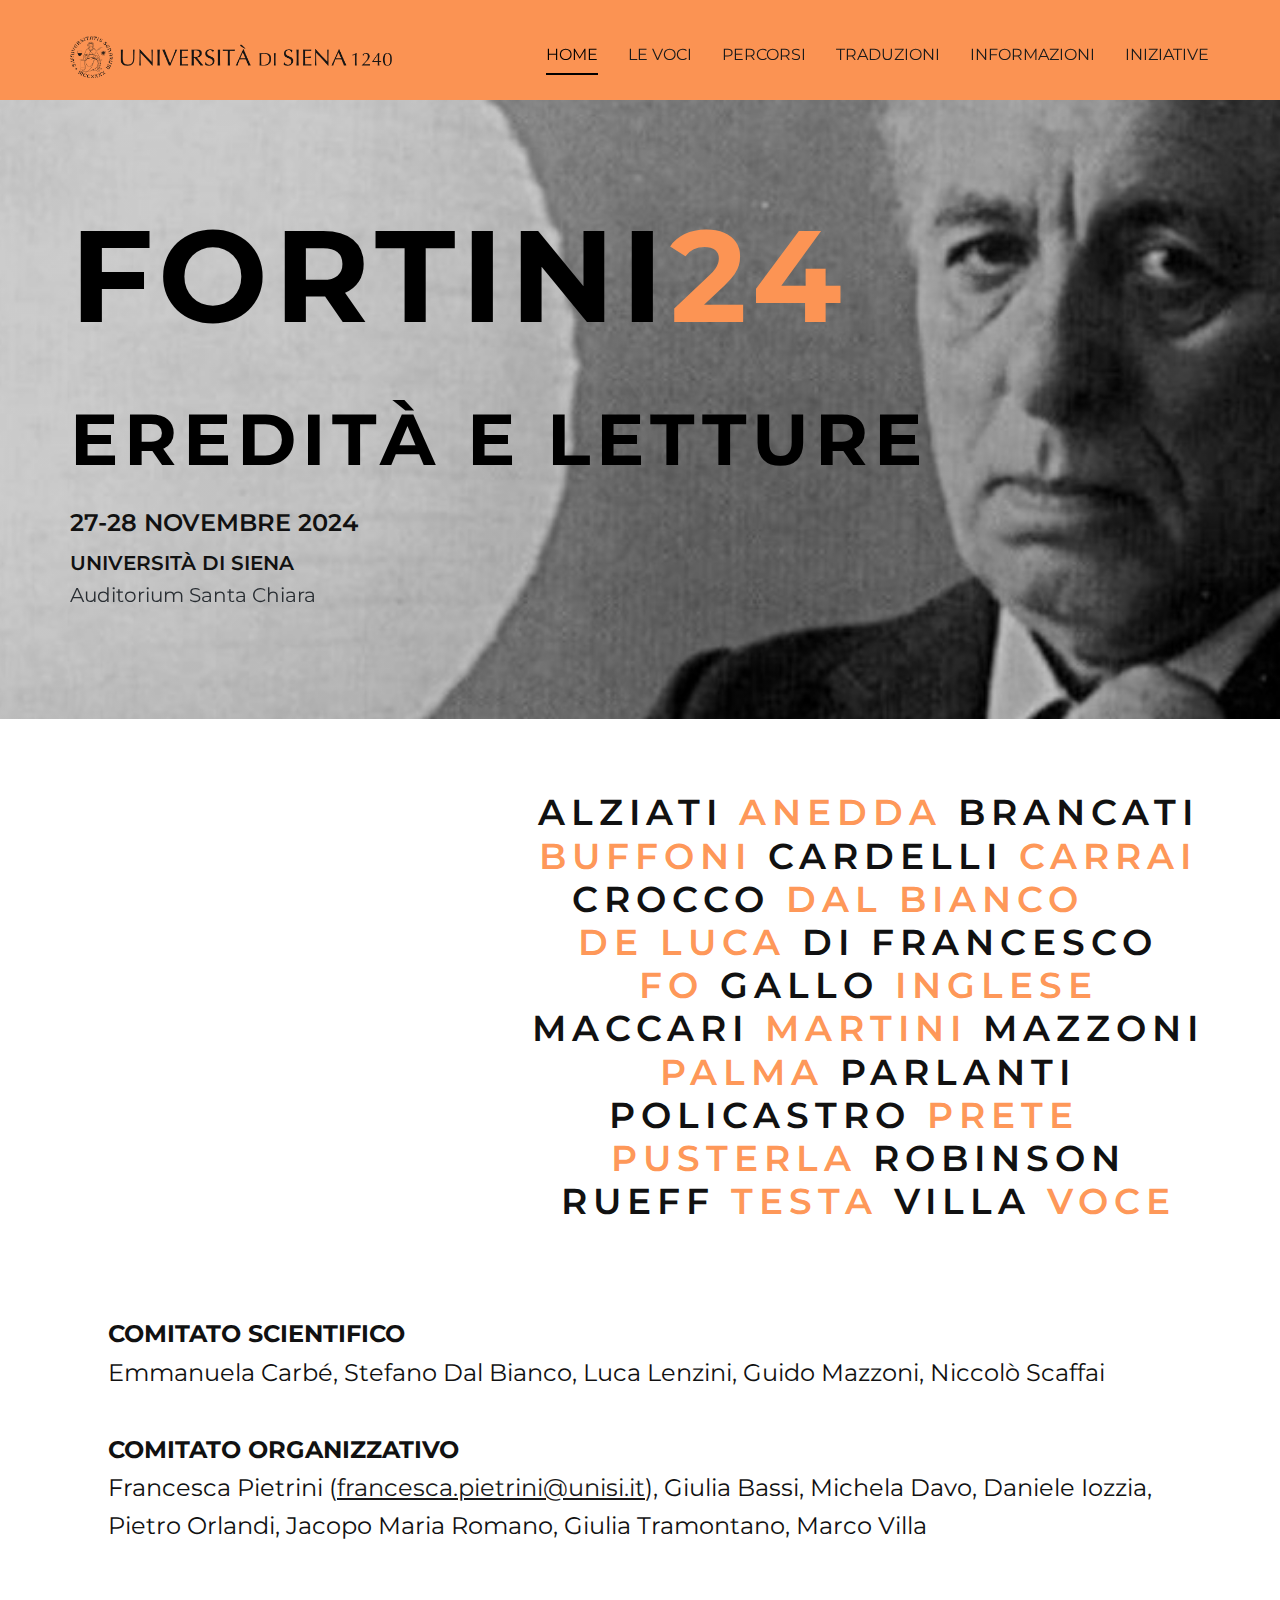
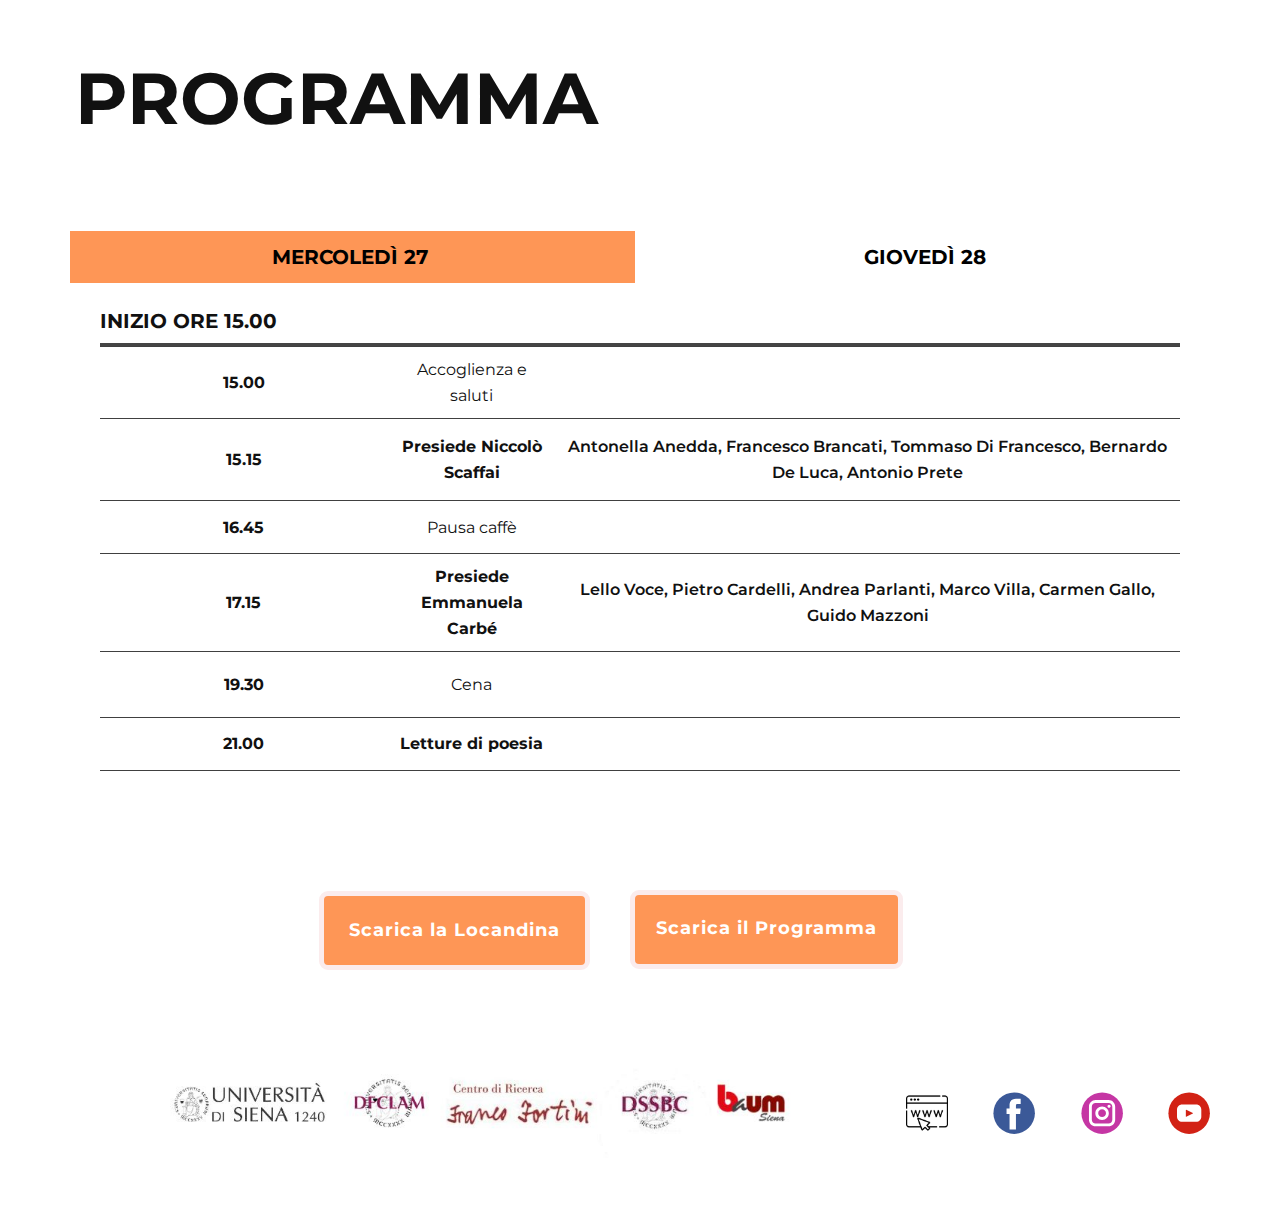
==== commit 96401505: "Add files via upload" ====
--- a/index.html
+++ b/index.html
@@ -2,7 +2,7 @@
 <html style="font-size: 16px;" lang="it-IT"><head>
     <meta name="viewport" content="width=device-width, initial-scale=1.0">
     <meta charset="utf-8">
-    <meta name="keywords" content="Fortini24, poeti per Fortini, Eredità e letture, Convegno Fortini, Convegno Fortini Siena, Convegni DFCLAM, Franco Fortini ">
+    <meta name="keywords" content="Fortini24, poeti per Fortini, Eredità e letture, Convegno Fortini, Convegno Fortini Siena, Convegni DFCLAM, Franco Fortini">
     <meta name="description" content="Il 27 e il 28 novembre 2024 all’Università di Siena, presso il Santa Chiara Lab, si terrà l’incontro Fortini 24: eredità e letture.
  ">
     <title>Fortini 24. Eredità e letture</title>
@@ -46,9 +46,10 @@
             </a>
           </div>
           <div class="u-custom-menu u-nav-container">
-            <ul class="u-custom-font u-font-montserrat u-nav u-spacing-30 u-unstyled u-nav-1"><li class="u-nav-item"><a class="u-border-2 u-border-active-black u-border-hover-black u-border-no-left u-border-no-right u-border-no-top u-button-style u-nav-link u-text-active-black u-text-grey-90 u-text-hover-grey-90" href="./" style="padding: 10px 0px;">Home</a>
+            <ul class="u-custom-font u-font-montserrat u-nav u-spacing-30 u-unstyled u-nav-1"><li class="u-nav-item"><a class="u-border-2 u-border-active-black u-border-hover-black u-border-no-left u-border-no-right u-border-no-top u-button-style u-nav-link u-text-active-black u-text-grey-90 u-text-hover-grey-90" href="index.html" style="padding: 10px 0px;">Home</a>
 </li><li class="u-nav-item"><a class="u-border-2 u-border-active-black u-border-hover-black u-border-no-left u-border-no-right u-border-no-top u-button-style u-nav-link u-text-active-black u-text-grey-90 u-text-hover-grey-90" href="Le-voci.html" style="padding: 10px 0px;">Le voci</a>
-</li><li class="u-nav-item"><a class="u-border-2 u-border-active-black u-border-hover-black u-border-no-left u-border-no-right u-border-no-top u-button-style u-nav-link u-text-active-black u-text-grey-90 u-text-hover-grey-90" href="La-mostra.html" target="_blank" style="padding: 10px 0px;">Percorsi poetici</a>
+</li><li class="u-nav-item"><a class="u-border-2 u-border-active-black u-border-hover-black u-border-no-left u-border-no-right u-border-no-top u-button-style u-nav-link u-text-active-black u-text-grey-90 u-text-hover-grey-90" href="La-mostra.html" target="_blank" style="padding: 10px 0px;">Percorsi</a>
+</li><li class="u-nav-item"><a class="u-border-2 u-border-active-black u-border-hover-black u-border-no-left u-border-no-right u-border-no-top u-button-style u-nav-link u-text-active-black u-text-grey-90 u-text-hover-grey-90" href="Traduzioni.html" target="_blank" style="padding: 10px 0px;">Traduzioni</a>
 </li><li class="u-nav-item"><a class="u-border-2 u-border-active-black u-border-hover-black u-border-no-left u-border-no-right u-border-no-top u-button-style u-nav-link u-text-active-black u-text-grey-90 u-text-hover-grey-90" href="Informazioni.html" style="padding: 10px 0px;">Informazioni</a>
 </li><li class="u-nav-item"><a class="u-border-2 u-border-active-black u-border-hover-black u-border-no-left u-border-no-right u-border-no-top u-button-style u-nav-link u-text-active-black u-text-grey-90 u-text-hover-grey-90" href="Iniziative.html" style="padding: 10px 0px;">Iniziative</a>
 </li></ul>
@@ -57,9 +58,10 @@
             <div class="u-border-2 u-border-grey-75 u-container-style u-inner-container-layout u-opacity u-opacity-95 u-sidenav u-sidenav-1">
               <div class="u-inner-container-layout u-sidenav-overflow">
                 <div class="u-menu-close"></div>
-                <ul class="u-active-black u-align-center u-black u-enable-responsive u-hover-black u-nav u-offcanvas u-offcanvas-shift u-popupmenu-items u-spacing-12 u-text-active-white u-text-hover-custom-color-4 u-unstyled u-nav-2" data-responsive-from="MD"><li class="u-nav-item"><a class="u-button-style u-nav-link" href="./">Home</a>
+                <ul class="u-active-black u-align-center u-black u-enable-responsive u-hover-black u-nav u-offcanvas u-offcanvas-shift u-popupmenu-items u-spacing-12 u-text-active-white u-text-hover-custom-color-4 u-unstyled u-nav-2" data-responsive-from="MD"><li class="u-nav-item"><a class="u-button-style u-nav-link" href="index.html/">Home</a>
 </li><li class="u-nav-item"><a class="u-button-style u-nav-link" href="Le-voci.html">Le voci</a>
-</li><li class="u-nav-item"><a class="u-button-style u-nav-link" href="La-mostra.html" target="_blank">Percorsi poetici</a>
+</li><li class="u-nav-item"><a class="u-button-style u-nav-link" href="La-mostra.html" target="_blank">Percorsi</a>
+</li><li class="u-nav-item"><a class="u-button-style u-nav-link" href="traduzioni.html" target="_blank">Traduzioni</a>
 </li><li class="u-nav-item"><a class="u-button-style u-nav-link" href="Informazioni.html">Informazioni</a>
 </li><li class="u-nav-item"><a class="u-button-style u-nav-link" href="Iniziative.html">Iniziative</a>
 </li></ul>
@@ -218,8 +220,8 @@
                     <tbody class="u-align-center u-custom-font u-font-montserrat u-table-body u-table-body-2">
                       <tr style="height: 44px;">
                         <td class="u-align-center u-border-1 u-border-grey-75 u-border-no-left u-border-no-right u-first-column u-table-cell u-table-cell-19">9.30</td>
-                        <td class="u-border-1 u-border-grey-75 u-border-no-left u-border-no-right u-table-cell u-table-cell-20">
-                          <a class="u-active-none u-border-none u-btn u-button-link u-button-style u-hover-none u-none u-text-black u-btn-1" href="#">Presiede Luca Lenzini<br>
+                        <td class="u-border-1 u-border-grey-75 u-border-no-left u-border-no-right u-table-cell u-table-cell-20">Presiede Luca Lenzini<a href="#">
+                            <br>
                           </a>
                         </td>
                         <td class="u-border-1 u-border-grey-75 u-border-no-left u-border-no-right u-table-cell u-table-valign-bottom u-table-cell-21">Fabio Pusterla, Martin Rueff, Gilda Policastro, Stefano Carrai </td>
@@ -227,22 +229,20 @@
                       <tr style="height: 69px;">
                         <td class="u-align-center u-border-1 u-border-grey-75 u-border-no-left u-border-no-right u-table-cell u-table-cell-22"> 11:00</td>
                         <td class="u-border-1 u-border-grey-75 u-border-no-left u-border-no-right u-table-cell u-table-cell-23">
-                          <a class="u-active-none u-border-none u-btn u-button-link u-button-style u-hover-none u-none u-text-body-color u-btn-2" href="#">Pausa Caffè</a>
+                          <a class="u-active-none u-border-none u-btn u-button-link u-button-style u-hover-none u-none u-text-body-color u-btn-1" href="#">Pausa Caffè</a>
                         </td>
                         <td class="u-border-1 u-border-grey-75 u-border-no-left u-border-no-right u-table-cell u-table-cell-24"></td>
                       </tr>
                       <tr style="height: 33px;">
                         <td class="u-align-center u-border-1 u-border-grey-75 u-border-no-left u-border-no-right u-table-cell u-table-cell-25">11:30</td>
-                        <td class="u-border-1 u-border-grey-75 u-border-no-left u-border-no-right u-table-cell u-table-cell-26">
-                          <a class="u-active-none u-border-none u-btn u-button-link u-button-style u-hover-none u-none u-text-body-color u-btn-3" href="#">Presiede Marianna Marrucci</a>
-                        </td>
+                        <td class="u-border-1 u-border-grey-75 u-border-no-left u-border-no-right u-table-cell u-table-cell-26">Presiede Marianna Marrucci</td>
                         <td class="u-border-1 u-border-grey-75 u-border-no-left u-border-no-right u-table-cell u-table-cell-27"> Franco Buffoni, Andrea Inglese, Peter Robinson,
 Massimo Palma, Cristina Alziati</td>
                       </tr>
                       <tr style="height: 71px;">
                         <td class="u-align-center u-border-1 u-border-grey-75 u-border-no-left u-border-no-right u-table-cell u-table-cell-28">13.00</td>
                         <td class="u-border-1 u-border-grey-75 u-border-no-left u-border-no-right u-table-cell u-table-cell-29">
-                          <a class="u-active-none u-border-none u-btn u-button-link u-button-style u-hover-none u-none u-text-body-color u-btn-4" href="#" target="_blank">Pranzo</a>
+                          <a class="u-active-none u-border-none u-btn u-button-link u-button-style u-hover-none u-none u-text-body-color u-btn-2" href="#" target="_blank">Pranzo</a>
                         </td>
                         <td class="u-border-1 u-border-grey-75 u-border-no-left u-border-no-right u-table-cell u-table-cell-30"></td>
                       </tr>
@@ -253,9 +253,7 @@
                       </tr>
                       <tr style="height: 71px;">
                         <td class="u-align-center u-border-1 u-border-grey-75 u-border-no-left u-border-no-right u-table-cell u-table-cell-34">14.45</td>
-                        <td class="u-border-1 u-border-grey-75 u-border-no-left u-border-no-right u-table-cell u-table-cell-35">
-                          <a class="js-schedule-list-class-info rs-schedule-tip-item u-active-none u-border-none u-btn u-button-link u-button-style u-hover-none u-none u-text-black u-btn-5" href="">Presiede Monica Marc</a>
-                          <span style="font-weight: 700;">hi</span>
+                        <td class="u-border-1 u-border-grey-75 u-border-no-left u-border-no-right u-table-cell u-table-cell-35"> Presiede Monica Marc<span style="font-weight: 700;">hi</span>
                         </td>
                         <td class="u-border-1 u-border-grey-75 u-border-no-left u-border-no-right u-table-cell u-table-cell-36"> Stefano Dal Bianco, Claudia Crocco, Paolo Maccari,
 Giulia Martini, Alessandro Fo</td>
@@ -267,11 +265,9 @@
                       </tr>
                       <tr style="height: 71px;">
                         <td class="u-align-center u-border-1 u-border-grey-75 u-border-no-left u-border-no-right u-table-cell u-table-cell-40"> 16:45</td>
-                        <td class="u-border-1 u-border-grey-75 u-border-no-left u-border-no-right u-table-cell u-table-cell-41">
-                          <a class="js-schedule-list-class-info rs-schedule-tip-item u-active-none u-border-none u-btn u-button-link u-button-style u-hover-none u-none u-text-black u-btn-6" href="">Presenta Pietro Cataldi</a>
-                        </td>
+                        <td class="u-border-1 u-border-grey-75 u-border-no-left u-border-no-right u-table-cell u-table-cell-41"> Presenta Pietro Cataldi</td>
                         <td class="u-border-1 u-border-grey-75 u-border-no-left u-border-no-right u-table-cell u-table-cell-42"> Presentazione del volume di Franco Fortini, <span style="font-style: italic;">
-                            <a href="http://id.sbn.it/bid/UPO0007915" class="u-active-none u-border-none u-btn u-button-link u-button-style u-hover-none u-none u-text-body-color u-text-hover-custom-color-4 u-btn-7" target="_blank">Traduzioni disperse e inedite</a>
+                            <a href="http://id.sbn.it/bid/UPO0007915" class="u-active-none u-border-none u-btn u-button-link u-button-style u-hover-none u-none u-text-body-color u-text-hover-custom-color-4 u-btn-3" target="_blank">Traduzioni disperse e inedite</a>
                           </span>, a cura di Luca Lenzini (Mondadori, 2024)
                         </td>
                       </tr>
@@ -323,13 +319,13 @@
 
 
 
-    <footer class="u-border-14 u-border-custom-color-4 u-clearfix u-footer u-white u-footer" id="sec-97f8"><div class="u-clearfix u-sheet u-sheet-1">
+    <footer class="u-clearfix u-footer u-white u-footer" id="sec-97f8"><div class="u-clearfix u-sheet u-sheet-1">
         <div class="data-layout-selected u-clearfix u-expanded-width u-gutter-0 u-layout-wrap u-layout-wrap-1">
           <div class="u-gutter-0 u-layout">
             <div class="u-layout-row">
               <div class="u-align-left u-container-align-left u-container-style u-layout-cell u-left-cell u-size-44 u-layout-cell-1">
-                <div class="u-container-layout u-valign-middle u-container-layout-1">
-                  <img class="u-image u-image-contain u-image-default u-image-1" src="images/image3.png" alt="" data-image-width="566" data-image-height="92">
+                <div class="u-container-layout u-valign-middle-lg u-valign-middle-md u-valign-middle-sm u-valign-middle-xl u-container-layout-1">
+                  <img class="u-expanded-width-xs u-image u-image-contain u-image-1" src="images/cff.jpg" data-image-width="894" data-image-height="152">
                 </div>
               </div>
               <div class="u-align-right u-container-align-right u-container-style u-layout-cell u-right-cell u-size-16 u-layout-cell-2">
@@ -354,4 +350,5 @@
           </div>
         </div>
       </div></footer>
+
 </body></html>
--- a/index.css
+++ b/index.css
@@ -537,71 +537,58 @@
 }
 
 .u-section-4 .u-table-cell-20 {
+  font-weight: 700;
+  font-style: normal;
+}
+
+.u-section-4 .u-table-cell-21 {
+  font-weight: 600;
+  font-style: normal;
+}
+
+.u-section-4 .u-table-cell-22 {
+  font-weight: 700;
+}
+
+.u-section-4 .u-table-cell-23 {
+  font-weight: 600;
+}
+
+.u-section-4 .u-btn-1 {
+  background-image: none;
+  text-transform: none;
+  font-weight: 400;
+  padding: 0;
+}
+
+.u-section-4 .u-table-cell-24 {
+  font-weight: 700;
+}
+
+.u-section-4 .u-table-cell-25 {
+  font-weight: 700;
+}
+
+.u-section-4 .u-table-cell-26 {
+  font-weight: 700;
+  font-style: normal;
+}
+
+.u-section-4 .u-table-cell-27 {
+  font-weight: 600;
+  font-style: normal;
+}
+
+.u-section-4 .u-table-cell-28 {
+  font-weight: 700;
+}
+
+.u-section-4 .u-table-cell-29 {
+  font-weight: 400;
   font-style: italic;
 }
 
-.u-section-4 .u-btn-1 {
-  background-image: none;
-  text-transform: none;
-  font-weight: 700;
-  padding: 0;
-}
-
-.u-section-4 .u-table-cell-21 {
-  font-weight: 600;
-  font-style: normal;
-}
-
-.u-section-4 .u-table-cell-22 {
-  font-weight: 700;
-}
-
-.u-section-4 .u-table-cell-23 {
-  font-weight: 600;
-}
-
 .u-section-4 .u-btn-2 {
-  background-image: none;
-  text-transform: none;
-  font-weight: 400;
-  padding: 0;
-}
-
-.u-section-4 .u-table-cell-24 {
-  font-weight: 700;
-}
-
-.u-section-4 .u-table-cell-25 {
-  font-weight: 700;
-}
-
-.u-section-4 .u-table-cell-26 {
-  font-weight: 400;
-  font-style: italic;
-}
-
-.u-section-4 .u-btn-3 {
-  background-image: none;
-  text-transform: none;
-  font-weight: 700;
-  padding: 0;
-}
-
-.u-section-4 .u-table-cell-27 {
-  font-weight: 600;
-  font-style: normal;
-}
-
-.u-section-4 .u-table-cell-28 {
-  font-weight: 700;
-}
-
-.u-section-4 .u-table-cell-29 {
-  font-weight: 400;
-  font-style: italic;
-}
-
-.u-section-4 .u-btn-4 {
   background-image: none;
   text-transform: none;
   font-weight: 400;
@@ -634,14 +621,7 @@
 }
 
 .u-section-4 .u-table-cell-35 {
-  font-weight: 400;
-}
-
-.u-section-4 .u-btn-5 {
-  background-image: none;
-  text-transform: none;
-  font-weight: 700;
-  padding: 0;
+  font-weight: 700;
 }
 
 .u-section-4 .u-table-cell-36 {
@@ -667,14 +647,7 @@
 }
 
 .u-section-4 .u-table-cell-41 {
-  font-weight: 400;
-}
-
-.u-section-4 .u-btn-6 {
-  background-image: none;
-  text-transform: none;
-  font-weight: 700;
-  padding: 0;
+  font-weight: 700;
 }
 
 .u-section-4 .u-table-cell-42 {
@@ -682,7 +655,7 @@
   font-style: normal;
 }
 
-.u-section-4 .u-btn-7 {
+.u-section-4 .u-btn-3 {
   background-image: none;
   text-transform: none;
   font-style: italic;
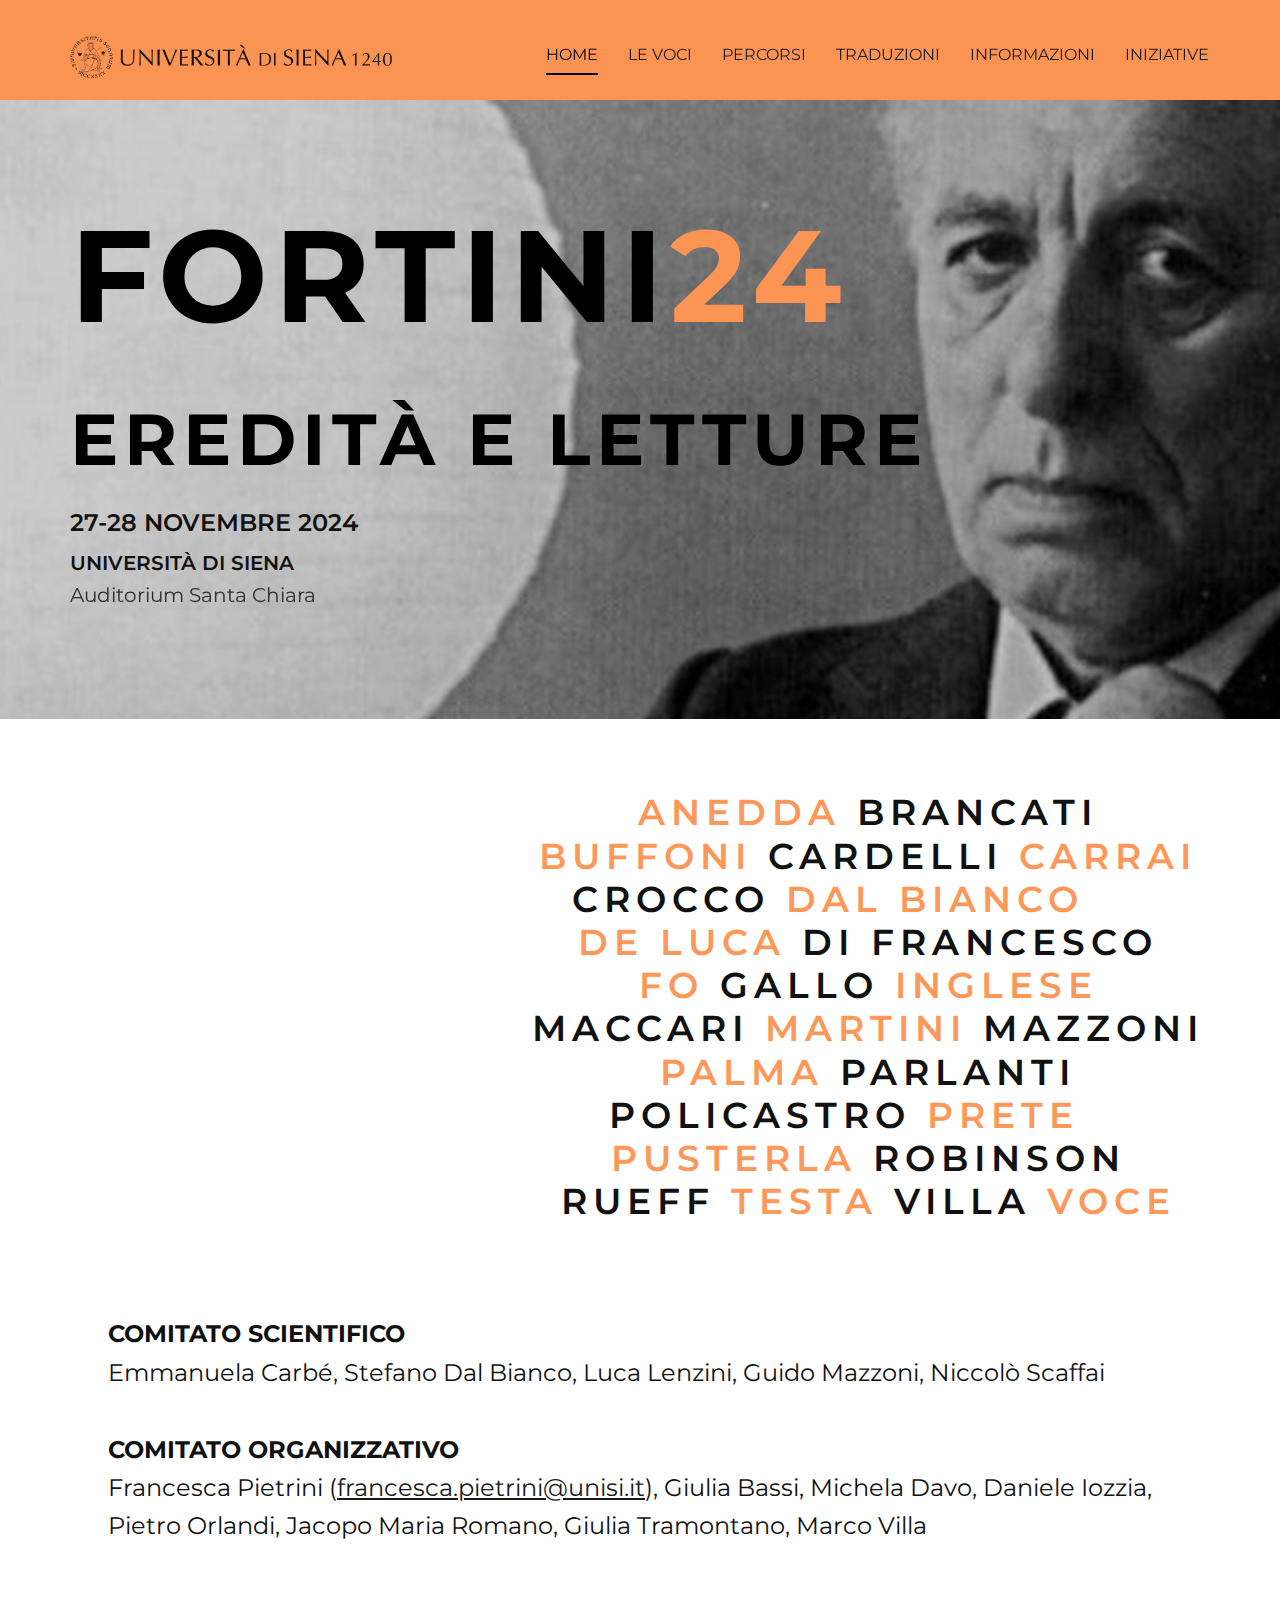
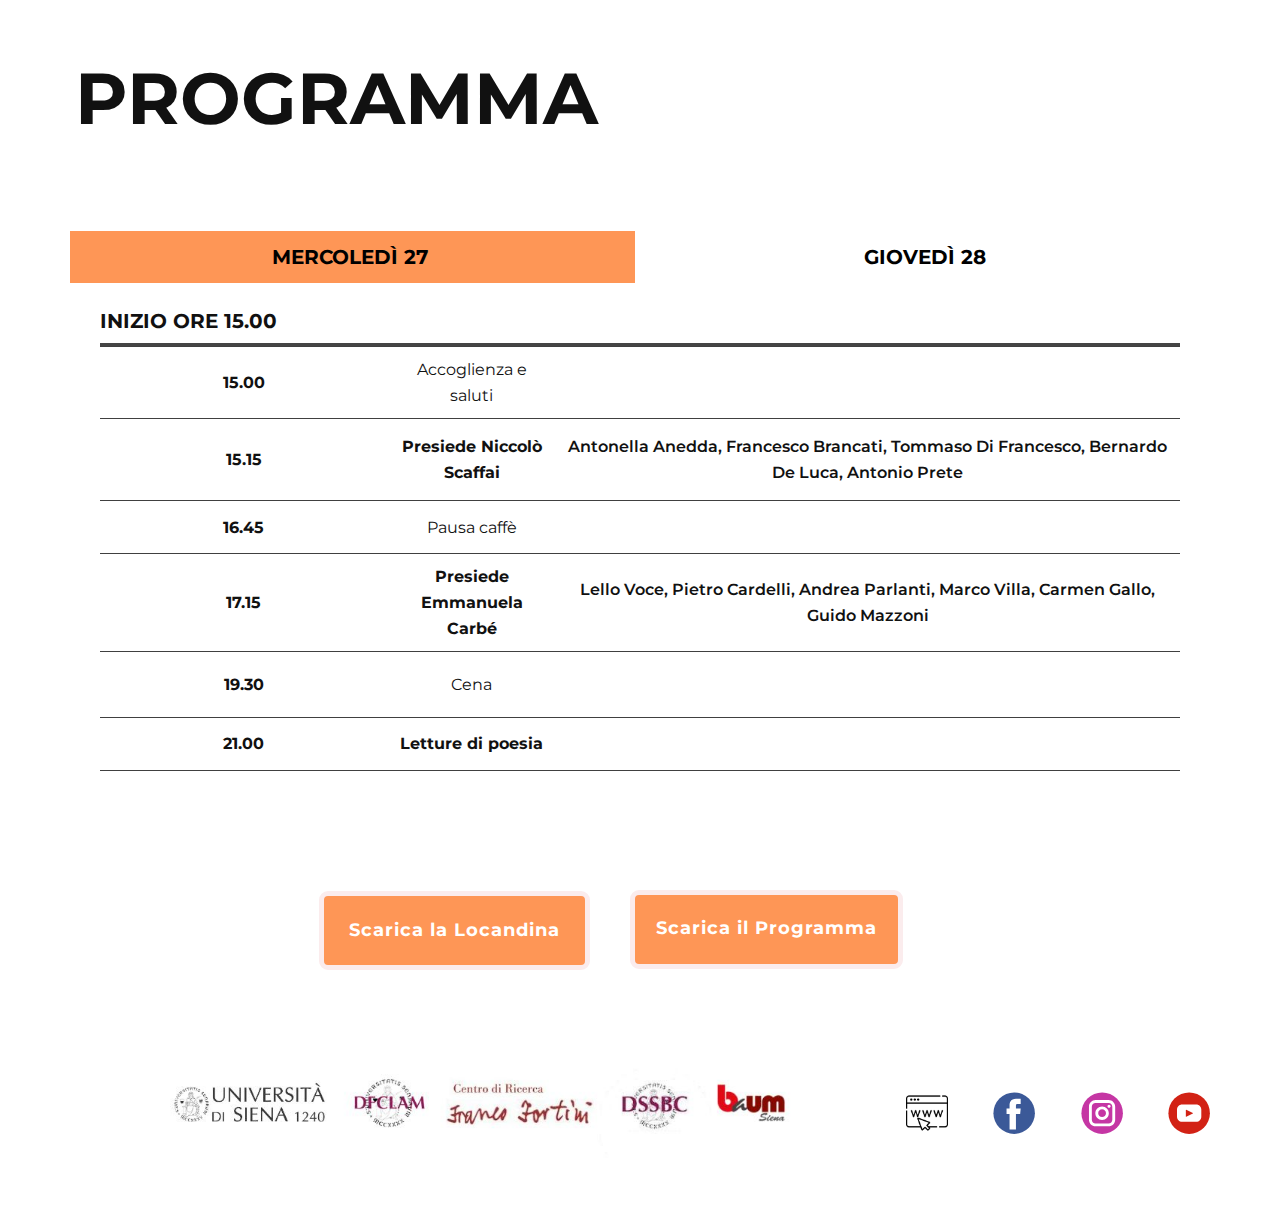
==== commit ac4f6b45: "Update index.html" ====
--- a/index.html
+++ b/index.html
@@ -45,11 +45,11 @@
 </g></svg>
             </a>
           </div>
-          <div class="u-custom-menu u-nav-container">
+         <div class="u-custom-menu u-nav-container">
             <ul class="u-custom-font u-font-montserrat u-nav u-spacing-30 u-unstyled u-nav-1"><li class="u-nav-item"><a class="u-border-2 u-border-active-black u-border-hover-black u-border-no-left u-border-no-right u-border-no-top u-button-style u-nav-link u-text-active-black u-text-grey-90 u-text-hover-grey-90" href="index.html" style="padding: 10px 0px;">Home</a>
 </li><li class="u-nav-item"><a class="u-border-2 u-border-active-black u-border-hover-black u-border-no-left u-border-no-right u-border-no-top u-button-style u-nav-link u-text-active-black u-text-grey-90 u-text-hover-grey-90" href="Le-voci.html" style="padding: 10px 0px;">Le voci</a>
-</li><li class="u-nav-item"><a class="u-border-2 u-border-active-black u-border-hover-black u-border-no-left u-border-no-right u-border-no-top u-button-style u-nav-link u-text-active-black u-text-grey-90 u-text-hover-grey-90" href="La-mostra.html" target="_blank" style="padding: 10px 0px;">Percorsi</a>
-</li><li class="u-nav-item"><a class="u-border-2 u-border-active-black u-border-hover-black u-border-no-left u-border-no-right u-border-no-top u-button-style u-nav-link u-text-active-black u-text-grey-90 u-text-hover-grey-90" href="Traduzioni.html" target="_blank" style="padding: 10px 0px;">Traduzioni</a>
+</li><li class="u-nav-item"><a class="u-border-2 u-border-active-black u-border-hover-black u-border-no-left u-border-no-right u-border-no-top u-button-style u-nav-link u-text-active-black u-text-grey-90 u-text-hover-grey-90" href="La-mostra.html" style="padding: 10px 0px;">Percorsi</a>
+</li><li class="u-nav-item"><a class="u-border-2 u-border-active-black u-border-hover-black u-border-no-left u-border-no-right u-border-no-top u-button-style u-nav-link u-text-active-black u-text-grey-90 u-text-hover-grey-90" href="Traduzioni.html" style="padding: 10px 0px;">Traduzioni</a>
 </li><li class="u-nav-item"><a class="u-border-2 u-border-active-black u-border-hover-black u-border-no-left u-border-no-right u-border-no-top u-button-style u-nav-link u-text-active-black u-text-grey-90 u-text-hover-grey-90" href="Informazioni.html" style="padding: 10px 0px;">Informazioni</a>
 </li><li class="u-nav-item"><a class="u-border-2 u-border-active-black u-border-hover-black u-border-no-left u-border-no-right u-border-no-top u-button-style u-nav-link u-text-active-black u-text-grey-90 u-text-hover-grey-90" href="Iniziative.html" style="padding: 10px 0px;">Iniziative</a>
 </li></ul>
@@ -58,10 +58,10 @@
             <div class="u-border-2 u-border-grey-75 u-container-style u-inner-container-layout u-opacity u-opacity-95 u-sidenav u-sidenav-1">
               <div class="u-inner-container-layout u-sidenav-overflow">
                 <div class="u-menu-close"></div>
-                <ul class="u-active-black u-align-center u-black u-enable-responsive u-hover-black u-nav u-offcanvas u-offcanvas-shift u-popupmenu-items u-spacing-12 u-text-active-white u-text-hover-custom-color-4 u-unstyled u-nav-2" data-responsive-from="MD"><li class="u-nav-item"><a class="u-button-style u-nav-link" href="index.html/">Home</a>
+                <ul class="u-active-black u-align-center u-black u-enable-responsive u-hover-black u-nav u-offcanvas u-offcanvas-shift u-popupmenu-items u-spacing-12 u-text-active-white u-text-hover-custom-color-4 u-unstyled u-nav-2" data-responsive-from="MD"><li class="u-nav-item"><a class="u-button-style u-nav-link" href="index.html">Home</a>
 </li><li class="u-nav-item"><a class="u-button-style u-nav-link" href="Le-voci.html">Le voci</a>
-</li><li class="u-nav-item"><a class="u-button-style u-nav-link" href="La-mostra.html" target="_blank">Percorsi</a>
-</li><li class="u-nav-item"><a class="u-button-style u-nav-link" href="traduzioni.html" target="_blank">Traduzioni</a>
+</li><li class="u-nav-item"><a class="u-button-style u-nav-link" href="La-mostra.html">Percorsi</a>
+</li><li class="u-nav-item"><a class="u-button-style u-nav-link" href="Traduzioni.html" >Traduzioni</a>
 </li><li class="u-nav-item"><a class="u-button-style u-nav-link" href="Informazioni.html">Informazioni</a>
 </li><li class="u-nav-item"><a class="u-button-style u-nav-link" href="Iniziative.html">Iniziative</a>
 </li></ul>
@@ -106,7 +106,7 @@
               </div>
               <div class="u-container-style u-layout-cell u-size-36 u-layout-cell-2">
                 <div class="u-container-layout u-container-layout-2">
-                  <h3 class="u-align-center u-hidden-md u-hidden-sm u-hidden-xs u-text u-text-1"> ALZIATI <span class="u-text-custom-color-4">ANEDDA </span>
+                  <h3 class="u-align-center u-hidden-md u-hidden-sm u-hidden-xs u-text u-text-1">  <span class="u-text-custom-color-4">ANEDDA </span>
                     <span class="u-text-custom-color-2"></span>BRANCATI <span class="u-text-custom-color-4">BUFFONI </span>CARDELLI <span class="u-text-custom-color-4">CARRAI </span>CROCCO <span class="u-text-custom-color-4">DAL BIANCO</span>&nbsp; &nbsp; &nbsp; &nbsp;<span class="u-text-custom-color-4">DE LUCA</span> DI FRANCESCO&nbsp;<span class="u-text-custom-color-4">
                       <br>FO
                     </span> GALLO <span class="u-text-custom-color-2">
@@ -224,7 +224,7 @@
                             <br>
                           </a>
                         </td>
-                        <td class="u-border-1 u-border-grey-75 u-border-no-left u-border-no-right u-table-cell u-table-valign-bottom u-table-cell-21">Fabio Pusterla, Martin Rueff, Gilda Policastro, Stefano Carrai </td>
+                        <td class="u-border-1 u-border-grey-75 u-border-no-left u-border-no-right u-table-cell u-table-valign-bottom u-table-cell-21">Fabio Pusterla, Martin Rueff, Gilda Policastro, Italo Testa, Stefano Carrai </td>
                       </tr>
                       <tr style="height: 69px;">
                         <td class="u-align-center u-border-1 u-border-grey-75 u-border-no-left u-border-no-right u-table-cell u-table-cell-22"> 11:00</td>
@@ -237,7 +237,7 @@
                         <td class="u-align-center u-border-1 u-border-grey-75 u-border-no-left u-border-no-right u-table-cell u-table-cell-25">11:30</td>
                         <td class="u-border-1 u-border-grey-75 u-border-no-left u-border-no-right u-table-cell u-table-cell-26">Presiede Marianna Marrucci</td>
                         <td class="u-border-1 u-border-grey-75 u-border-no-left u-border-no-right u-table-cell u-table-cell-27"> Franco Buffoni, Andrea Inglese, Peter Robinson,
-Massimo Palma, Cristina Alziati</td>
+Massimo Palma<td>
                       </tr>
                       <tr style="height: 71px;">
                         <td class="u-align-center u-border-1 u-border-grey-75 u-border-no-left u-border-no-right u-table-cell u-table-cell-28">13.00</td>
